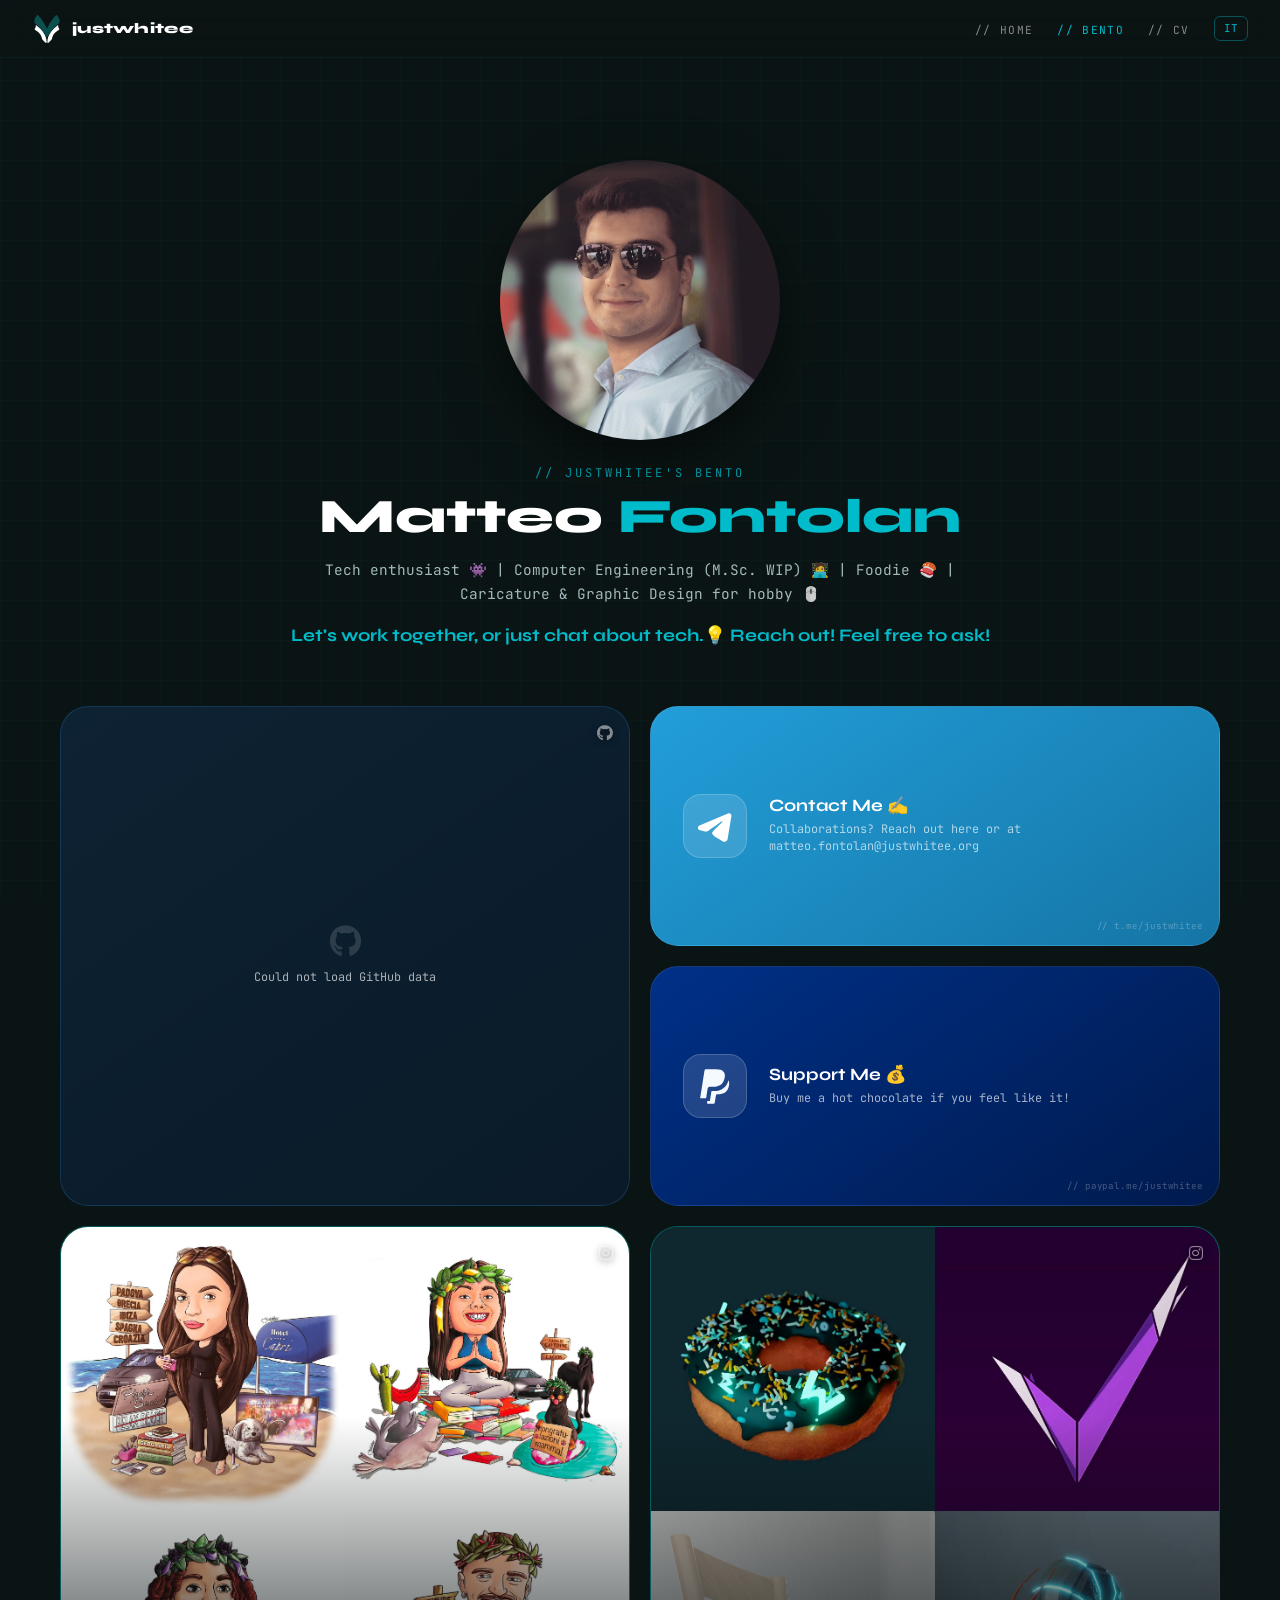
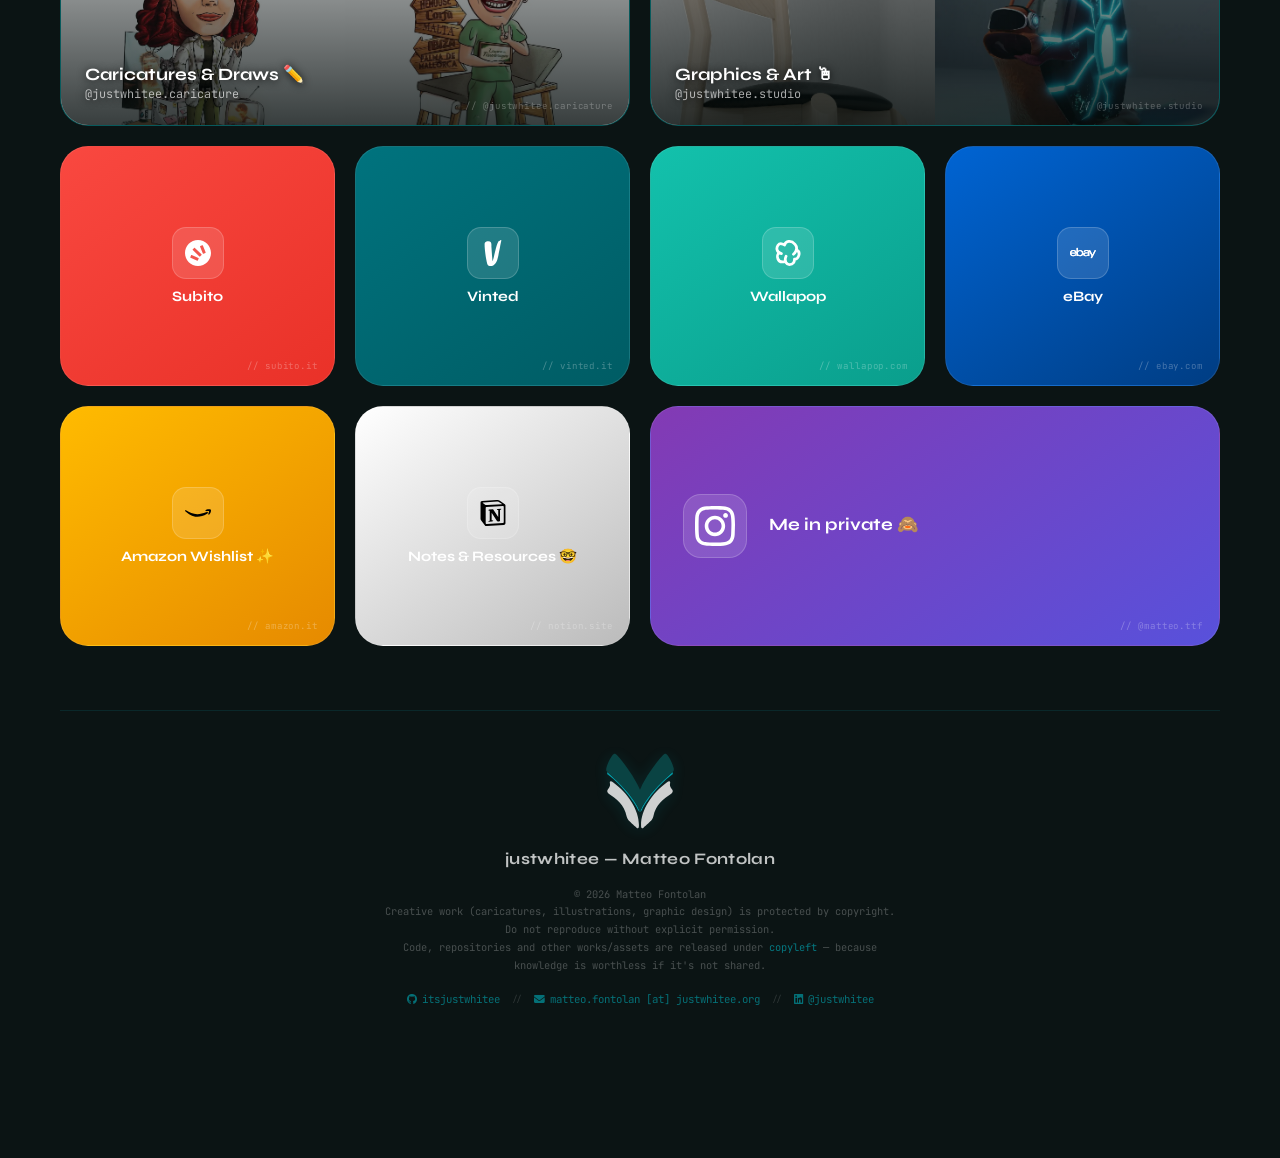
==== bento/index.html @ f0bc9195 "fix" ====
<!DOCTYPE html>
<html lang="en">
<head>
    <meta charset="UTF-8">
    <meta name="viewport" content="width=device-width, initial-scale=1.0">
    <title>justwhitee's bento</title>
    <link rel="stylesheet" href="../shared.css">
    <link rel="stylesheet" href="style.css">
    <link rel="stylesheet" href="https://cdnjs.cloudflare.com/ajax/libs/font-awesome/6.5.1/css/all.min.css">
    <link rel="preconnect" href="https://fonts.googleapis.com">
    <link href="https://fonts.googleapis.com/css2?family=JetBrains+Mono:wght@400;700&family=Syne:wght@700;800&display=swap" rel="stylesheet">

    <title>Bento | Matteo Fontolan — justwhitee</title>
    <meta name="description" content="Explore Matteo Fontolan's (justwhitee) digital world through this bento page.">
    <meta name="keywords" content="Matteo Fontolan, justwhitee, computer, engineering, CUDA, AI, Robotics, University of Bologna, ingegneria, informatica, Università di Bologna, CV, Portfolio, Projects, Skills, Experience, Education, unibo, ing, ingegnere, bento">
    <link rel="canonical" href="https://justwhitee.org/bento/">

    <link rel="icon" type="image/png" href="/assets/favicon.png">
    <link rel="icon" type="image/svg+xml" href="/assets/logo.svg">
    <link rel="shortcut icon" href="/favicon.ico" type="image/x-icon">
    <link rel="apple-touch-icon" sizes="180x180" href="/assets/favicon.png">

    <meta property="og:type" content="website">
    <meta property="og:url" content="https://justwhitee.org/bento/">
    <meta property="og:title" content="justwhitee's Bento | Matteo Fontolan">
    <meta property="og:description" content="Explore Matteo Fontolan's (justwhitee) digital world through this bento page.">
    <meta property="og:image" content="https://justwhitee.org/assets/og-image.jpg">

    <meta name="twitter:card" content="summary_large_image">
    <meta name="twitter:image" content="https://justwhitee.org/assets/og-image.jpg">

    <link rel="manifest" href="/manifest.json">
    <meta name="theme-color" content="#00bbc9">

    <!-- i18n must load before DOMContentLoaded fires -->
    <script src="../components.js"></script>
    <script src="../i18n.js"></script>
</head>
<body data-page="bento">

    <!-- NAV -->
    <nav id="site-nav" class="site-nav" data-active="bento"></nav>

    <div class="container" style="padding-top: 100px;">

        <header class="profile-header">
            <img src="../assets/propic.webp" alt="Matteo Fontolan" class="profile-pic">
            <p class="header-label" data-i18n="bento.header_label">// justwhitee's bento</p>
            <h1>Matteo <span>Fontolan</span></h1>
            <p class="bio" data-i18n-html="bento.bio">Tech enthusiast 👾 | Computer Engineering (M.Sc. WIP) 🧑‍💻 | Foodie 🍣 | Caricature &amp; Graphic Design for hobby 🖱️</p>
            <p class="cta" data-i18n="bento.cta">So, how can I help you? 😁 Feel free to ask! 💡</p>
        </header>

        <main class="bento-grid" id="bento-grid"></main>

        <footer id="site-footer" class="site-footer" data-footer="full" data-copy-key="bento.footer_copy"></footer>

    </div>
    <script src="script.js"></script>
</body>
</html>
---- shared.css ----
/* ═══════════════════════════════════════════════════════════════════════════
   shared.css — justwhitee · Matteo Fontolan
   Common variables, base styles, and reusable components
   ═══════════════════════════════════════════════════════════════════════════ */

/* ── VARIABLES ──────────────────────────────────────────────────────────── */
:root {
    --bg-color:      #0b1414;
    --card-bg:       #094f4f;
    --text-white:    #ffffff;
    --text-muted:    rgba(255,255,255,0.55);
    --text-bio:      #bdd6d7;
    --text-body:     #f0feff;
    --accent:        #09868f;
    --accent-bright: #00bbc9;
    --radius:        28px;
    --radius-sm:     18px;
    --grid-dot:      rgba(9,134,143,0.04);
}

/* ── RESET & BASE ───────────────────────────────────────────────────────── */
*, *::before, *::after { box-sizing: border-box; margin: 0; padding: 0; }
html { scroll-behavior: smooth; }
body {
    font-family: 'JetBrains Mono', monospace;
    background-color: var(--bg-color);
    color: var(--text-body);
    position: relative;
    overflow-x: hidden;
}
body::before {
    content: '';
    position: fixed; inset: 0;
    background-image:
        linear-gradient(var(--grid-dot) 1px, transparent 1px),
        linear-gradient(90deg, var(--grid-dot) 1px, transparent 1px);
    background-size: 40px 40px;
    pointer-events: none; z-index: 0;
}
.container {
    max-width: 1200px;
    margin: 0 auto;
    padding: 60px 20px;
    position: relative; z-index: 1;
}
a { color: inherit; text-decoration: none; }

/* ── TYPOGRAPHY ─────────────────────────────────────────────────────────── */
.syne { font-family: 'Syne', sans-serif; }
.section-label {
    display: inline-block;
    font-size: 0.7rem; letter-spacing: 0.25em;
    color: var(--accent-bright); text-transform: uppercase;
    opacity: 0.75; margin-bottom: 10px;
}

/* ── PROFILE HEADER ─────────────────────────────────────────────────────── */
.profile-header { text-align: center; margin-bottom: 60px; }
.profile-pic {
    width: 200px; height: 200px;
    border-radius: 50%; object-fit: cover;
    margin-bottom: 20px;
    box-shadow: 0 20px 60px rgba(0,0,0,0.5);
}
.header-label {
    display: block;
    font-size: 0.75rem; letter-spacing: 0.25em;
    color: var(--accent-bright); text-transform: uppercase;
    margin-bottom: 10px; opacity: 0.75;
}
.profile-header h1 {
    font-family: 'Syne', sans-serif;
    font-size: clamp(2rem, 5vw, 3rem);
    font-weight: 800; color: #fff;
    line-height: 1.1; margin-bottom: 14px;
}
.profile-header h1 span { color: var(--accent-bright); }
.bio {
    font-size: 0.9rem; color: var(--text-bio);
    max-width: 640px; margin: 0 auto;
    line-height: 1.7; opacity: 0.85;
}
.cta {
    font-family: 'Syne', sans-serif;
    font-size: 1.1rem; font-weight: 700;
    margin-top: 18px; color: var(--accent-bright);
}

/* ── CARD BASE ───────────────────────────────────────────────────────────── */
.card-base {
    position: relative;
    border-radius: var(--radius);
    border: 1px solid rgba(9,134,143,0.2);
    overflow: hidden; color: #fff; text-decoration: none;
    transition:
        transform 0.35s cubic-bezier(0.175,0.885,0.32,1.275),
        box-shadow 0.35s ease, border-color 0.35s ease, filter 0.35s ease;
}
@media (hover: hover) and (pointer: fine) {
    .card-base:hover {
        transform: translateY(-5px) scale(1.02);
        border-color: rgba(0,187,201,0.4);
        box-shadow: 0 20px 50px rgba(0,0,0,0.5), 0 0 18px rgba(9,134,143,0.18);
        filter: brightness(1.07);
    }
    .card-base:hover::after { animation: shimmer 0.65s ease forwards; }
    .card-base:hover .card-corner-icon { color: rgba(255,255,255,0.9); }
    .card-base:hover .card-slug { color: rgba(255,255,255,0.55); }
    .footer-logo:hover {
        opacity: 1;
        filter: drop-shadow(0 2px 16px rgba(0,187,201,0.35));
    }
    .footer-copy a:hover { color: var(--accent-bright); }
    .footer-links a:hover { color: var(--accent-bright); }
    .footer-back:hover { color: var(--accent-bright); }
    .nav-links a:hover { color: var(--accent-bright); }
    .card-base:hover .icon-wrap,
    .action-card:hover .icon-wrap {
        transform: scale(1.1);
        background: rgba(255,255,255,0.22);
    }
    .btn-pill:hover { filter: brightness(1.15); transform: scale(1.04); }
}
.card-base::after {
    content: ''; position: absolute; inset: 0; border-radius: var(--radius);
    background: linear-gradient(115deg,
        transparent 0%, rgba(255,255,255,0.04) 40%,
        rgba(255,255,255,0.09) 50%, rgba(255,255,255,0.04) 60%, transparent 100%);
    opacity: 0; transform: translateX(-100%);
    pointer-events: none; z-index: 20;
}

/* ── CORNER ICON ─────────────────────────────────────────────────────────── */
.card-corner-icon {
    position: absolute; top: 16px; right: 16px; z-index: 10;
    color: rgba(255,255,255,0.45); font-size: 1rem;
    pointer-events: none; transition: color 0.3s ease;
}

/* ── CARD SLUG ───────────────────────────────────────────────────────────── */
.card-slug {
    position: absolute; bottom: 13px; right: 16px;
    font-size: 0.57rem; letter-spacing: 0.1em;
    color: rgba(255,255,255,0.22);
    font-family: 'JetBrains Mono', monospace;
    z-index: 5; pointer-events: none; transition: color 0.3s ease;
}

/* ── ANIMATIONS ─────────────────────────────────────────────────────────── */
@keyframes fadeUp {
    from { opacity: 0; transform: translateY(24px); }
    to   { opacity: 1; transform: translateY(0); }
}
.fade-up { animation: fadeUp 0.5s ease both; }
@keyframes shimmer {
    0%   { opacity: 0; transform: translateX(-100%); }
    20%  { opacity: 1; }
    100% { opacity: 0; transform: translateX(100%); }
}

/* ── SITE FOOTER ─────────────────────────────────────────────────────────── */
.site-footer {
    margin-top: 64px; padding: 40px 0 32px;
    border-top: 1px solid rgba(9,134,143,0.18);
    text-align: center;
}
.footer-inner { display: flex; flex-direction: column; align-items: center; gap: 18px; }
.footer-logo {
    width: 72px; height: 72px; object-fit: contain;
    opacity: 0.75;
    filter: drop-shadow(0 2px 8px rgba(0,187,201,0.15));
    transition: opacity 0.3s ease, filter 0.3s ease;
}
.footer-name {
    font-family: 'Syne', sans-serif;
    font-size: 0.95rem; font-weight: 700;
    color: rgba(255,255,255,0.65); letter-spacing: 0.02em;
}
.footer-copy {
    font-size: 0.65rem; color: rgba(255,255,255,0.22);
    line-height: 1.7; max-width: 520px;
}
.footer-copy a { color: rgba(0,187,201,0.55); transition: color 0.2s ease; }
.footer-links {
    display: flex; align-items: center;
    justify-content: center; gap: 12px; flex-wrap: wrap;
}
.footer-links a {
    font-size: 0.67rem; color: rgba(0,187,201,0.5);
    transition: color 0.2s ease;
    display: flex; align-items: center; gap: 5px;
}
.footer-sep { font-size: 0.55rem; color: rgba(255,255,255,0.12); }
.footer-back {
    font-size: 0.65rem; color: rgba(0,187,201,0.5);
    display: inline-flex; align-items: center; gap: 6px;
    transition: color 0.2s ease;
}

/* ── NAV BAR ─────────────────────────────────────────────────────────────── */
.site-nav {
    position: fixed; top: 0; left: 0; right: 0;
    z-index: 100;
    display: flex; align-items: center; justify-content: space-between;
    padding: 0 32px; height: 58px;
    background: rgba(11,20,20,0.82);
    backdrop-filter: blur(14px);
    -webkit-backdrop-filter: blur(14px);
    border-bottom: 1px solid rgba(9,134,143,0.12);
    transition: background 0.3s ease;
}
.nav-logo {
    display: flex; align-items: center; gap: 10px;
    font-family: 'Syne', sans-serif;
    font-size: 0.9rem; font-weight: 800;
    color: #fff; letter-spacing: 0.02em; text-decoration: none;
}
.nav-logo img { width: 30px; height: 30px; object-fit: contain; }
.nav-logo span { color: var(--accent-bright); }
.nav-links { display: flex; align-items: center; gap: 24px; list-style: none; }
.nav-links a {
    font-size: 0.7rem; letter-spacing: 0.12em; text-transform: uppercase;
    color: rgba(255,255,255,0.5); text-decoration: none;
    transition: color 0.2s ease;
}
.nav-links a.active { color: var(--accent-bright); }

/* ── ICON WRAP ───────────────────────────────────────────────────────────── */
.icon-wrap {
    flex-shrink: 0; border-radius: 16px;
    background: rgba(255,255,255,0.13);
    border: 1px solid rgba(255,255,255,0.18);
    display: flex; align-items: center; justify-content: center;
    transition: transform 0.3s ease, background 0.3s ease;
}

/* ── BTN PILL ────────────────────────────────────────────────────────────── */
.btn-pill {
    display: inline-flex; align-items: center; gap: 6px;
    padding: 7px 16px; border-radius: 999px;
    font-size: 0.72rem; font-weight: 700;
    font-family: 'JetBrains Mono', monospace;
    cursor: pointer; border: none; text-decoration: none;
    transition: filter 0.2s ease, transform 0.2s ease;
}

.btn-primary { background: var(--accent-bright); color: #0b1414; }
.btn-ghost   { background: rgba(255,255,255,0.12); color: #fff; border: 1px solid rgba(255,255,255,0.22); }

/* ── FOCUS ACCESSIBILITY ─────────────────────────────────────────────────── */
:focus-visible {
    outline: 2px solid var(--accent-bright);
    outline-offset: 3px;
    border-radius: 4px;
}

/* ── SCROLL REVEAL ───────────────────────────────────────────────────────── */
.reveal {
    opacity: 0; transform: translateY(32px);
    transition: opacity 0.7s ease, transform 0.7s ease;
}
.reveal.visible { opacity: 1; transform: translateY(0); }

/* ══════════════════════════════════════════════════════════════════════════
   MOBILE OVERRIDES (shared)
   ══════════════════════════════════════════════════════════════════════════ */

@media (max-width: 768px) {
    .site-nav   { padding: 0 18px; height: 52px; }
    .nav-logo   { font-size: 0.82rem; gap: 8px; }
    .nav-logo img { width: 26px; height: 26px; }
    .nav-links  { gap: 14px; }
    .nav-links a { font-size: 0.62rem; letter-spacing: 0.07em; }
}

@media (max-width: 480px) {
    .site-nav   { padding: 0 14px; height: 48px; }
    .nav-logo   { font-size: 0.75rem; }
    .nav-links  { gap: 8px; }
    .nav-links a { font-size: 0.57rem; letter-spacing: 0.03em; }
    /* Footer: stack links vertically on tiny screens */
    .footer-links { flex-direction: column; gap: 8px; }
    .footer-sep   { display: none; }
    .footer-copy  { font-size: 0.62rem; padding: 0 12px; }
}
---- bento/style.css ----
/* ── VARIABLES ──────────────────────────────────────────────────────────── */
:root {
    --bg-color: #0b1414;
    --card-bg: #094f4f;
    --text-white: #ffffff;
    --accent-bright: #00bbc9;
    --radius: 28px;
    --text-bio: #bdd6d7;
    --text-body: #f0feff;
}

/* ── BASE ────────────────────────────────────────────────────────────────── */
* { box-sizing: border-box; margin: 0; padding: 0; }

body {
    font-family: 'JetBrains Mono', monospace;
    background-color: var(--bg-color);
    padding: 60px 20px;
    color: var(--text-body);
    position: relative;
    overflow-x: hidden;
}

body::before {
    content: '';
    position: fixed; inset: 0;
    background-image:
        linear-gradient(rgba(9,134,143,0.04) 1px, transparent 1px),
        linear-gradient(90deg, rgba(9,134,143,0.04) 1px, transparent 1px);
    background-size: 40px 40px;
    pointer-events: none; z-index: 0;
}

.container { max-width: 1200px; margin: 0 auto; position: relative; z-index: 1; }

/* ── PROFILE HEADER ──────────────────────────────────────────────────────── */
.profile-header { text-align: center; margin-bottom: 60px; }

.profile-pic {
    width: 280px; height: 280px; border-radius: 50%;
    object-fit: cover; margin-bottom: 20px;
    box-shadow: 0 20px 60px rgba(0,0,0,0.5);
}

.header-label {
    display: block; font-size: 0.75rem; letter-spacing: 0.25em;
    color: var(--accent-bright); text-transform: uppercase;
    margin-bottom: 10px; opacity: 0.75;
}

.profile-header h1 {
    font-family: 'Syne', sans-serif;
    font-size: clamp(2rem, 5vw, 3rem); font-weight: 800;
    color: #fff; line-height: 1.1; margin-bottom: 14px;
}
.profile-header h1 span { color: var(--accent-bright); }

.bio { font-size: 0.9rem; color: var(--text-bio); max-width: 640px; margin: 0 auto; line-height: 1.7; opacity: 0.85; }
.cta { font-family: 'Syne', sans-serif; font-size: 1.1rem; font-weight: 700; margin-top: 18px; color: var(--accent-bright); }

/* ── GRID ────────────────────────────────────────────────────────────────── */
.bento-grid {
    display: grid;
    grid-template-columns: repeat(4, 1fr);
    grid-auto-rows: 240px;
    gap: 20px;
}
.small { grid-column: span 1; grid-row: span 1; }
.wide  { grid-column: span 2; grid-row: span 1; }
.tall  { grid-column: span 1; grid-row: span 2; }
.large { grid-column: span 2; grid-row: span 2; }

/* ── CARD BASE ───────────────────────────────────────────────────────────── */
.card {
    position: relative;
    background: var(--card-bg);
    border-radius: var(--radius);
    overflow: hidden;
    color: #fff;
    text-decoration: none;
    display: flex;
    border: 1px solid rgba(9,134,143,0.2);
    transition: transform 0.35s cubic-bezier(0.175,0.885,0.32,1.275),
                box-shadow 0.35s ease, border-color 0.35s ease, filter 0.35s ease;
    animation: fadeUp 0.5s ease both;
}

.card:nth-child(1)  { animation-delay: 0.05s; }
.card:nth-child(2)  { animation-delay: 0.10s; }
.card:nth-child(3)  { animation-delay: 0.15s; }
.card:nth-child(4)  { animation-delay: 0.20s; }
.card:nth-child(5)  { animation-delay: 0.25s; }
.card:nth-child(6)  { animation-delay: 0.30s; }
.card:nth-child(7)  { animation-delay: 0.35s; }
.card:nth-child(8)  { animation-delay: 0.40s; }
.card:nth-child(9)  { animation-delay: 0.45s; }
.card:nth-child(10) { animation-delay: 0.50s; }
.card:nth-child(11) { animation-delay: 0.55s; }
.card:nth-child(12) { animation-delay: 0.60s; }
.card:nth-child(13) { animation-delay: 0.65s; }
.card:nth-child(14) { animation-delay: 0.70s; }

@keyframes fadeUp {
    from { opacity: 0; transform: translateY(24px); }
    to   { opacity: 1; transform: translateY(0); }
}
@media (hover: hover) and (pointer: fine) {
    .card:hover {
        transform: translateY(-5px) scale(1.025);
        border-color: rgba(0,187,201,0.4);
        box-shadow: 0 20px 50px rgba(0,0,0,0.5), 0 0 18px rgba(9,134,143,0.18);
        filter: brightness(1.07);
    }
    .card:not(.transparent):hover::after { animation: shimmer 0.65s ease forwards; }
    .card:hover .ig-photo { transform: scale(1.05); }
    .card:hover .solid-icon-wrap { transform: scale(1.1); background: rgba(255,255,255,0.2); }
    .card:hover .card-corner-icon { color: rgba(255,255,255,0.9); }
    .card:hover .card-slug { color: rgba(255,255,255,0.58); }
    .gh-bar:hover { background: rgba(90,170,255,0.85); }
    .footer-logo:hover {
        opacity: 1;
        filter: drop-shadow(0 2px 16px rgba(0,187,201,0.35));
    }
    .footer-copy a:hover { color: var(--accent-bright); }
    .footer-links a:hover { color: var(--accent-bright); }
}

/* Shimmer — non-transparent cards only */
.card:not(.transparent)::after {
    content: '';
    position: absolute; inset: 0; border-radius: var(--radius);
    background: linear-gradient(115deg,
        transparent 0%, rgba(255,255,255,0.04) 40%,
        rgba(255,255,255,0.09) 50%, rgba(255,255,255,0.04) 60%, transparent 100%);
    opacity: 0; transform: translateX(-100%);
    pointer-events: none; z-index: 20;
}
@keyframes shimmer {
    0%  { opacity: 0; transform: translateX(-100%); }
    20% { opacity: 1; }
    100%{ opacity: 0; transform: translateX(100%); }
}

/* ── INSTAGRAM GRID ──────────────────────────────────────────────────────── */
.ig-grid-container {
    display: grid; grid-template-columns: 1fr 1fr; grid-template-rows: 1fr 1fr;
    width: 100%; height: 100%; z-index: 1;
}
.ig-photo { width: 100%; height: 100%; object-fit: cover; transition: transform 0.4s ease; }

/* ── OVERLAY (image / ig) ────────────────────────────────────────────────── */
.overlay {
    position: absolute; inset: 0;
    display: flex; flex-direction: column;
    padding: 22px 24px; z-index: 2;
}
.card:has(.card-image-bg) .overlay,
.card:has(.ig-grid-container) .overlay {
    justify-content: flex-end; align-items: flex-start;
    background: linear-gradient(to top, rgba(0,8,8,0.78) 0%, transparent 62%);
}

/* ── SOLID CARD ──────────────────────────────────────────────────────────── */
.solid-overlay {
    position: absolute; inset: 0;
    display: flex; align-items: center; justify-content: center;
    flex-direction: column; text-align: center;
    padding: 24px; gap: 12px; z-index: 2;
}
/* Wide → horizontal */
.card.wide .solid-overlay {
    flex-direction: row; justify-content: flex-start;
    text-align: left; gap: 22px; padding: 28px 32px;
}

.solid-icon-wrap {
    flex-shrink: 0;
    width: 64px; height: 64px; border-radius: 18px;
    background: rgba(255,255,255,0.13);
    border: 1px solid rgba(255,255,255,0.18);
    display: flex; align-items: center; justify-content: center;
    transition: transform 0.3s ease, background 0.3s ease;
}
.solid-icon-wrap i   { font-size: 1.8rem; line-height: 1; }
.solid-icon-wrap svg,
.solid-icon-wrap img { display: block; }

/* Small cards */
.card.small .solid-icon-wrap { width: 52px; height: 52px; border-radius: 14px; }
.card.small .solid-icon-wrap i   { font-size: 1.45rem; }
.card.small .solid-icon-wrap img { width: 26px; height: 26px; }
.card.small .solid-overlay       { gap: 9px; }
.card.small h3                   { font-size: 0.9rem; }

.card-text-group { display: flex; flex-direction: column; gap: 4px; }

/* ── TEXT ────────────────────────────────────────────────────────────────── */
.card h3 {
    font-family: 'Syne', sans-serif;
    font-size: 1.08rem; font-weight: 700; color: #fff; line-height: 1.2;
}
.card p, .solid-desc {
    font-size: 0.74rem; color: rgba(255,255,255,0.65); line-height: 1.45;
}
.card:has(.ig-grid-container) h3,
.card:has(.ig-grid-container) p {
    text-shadow: 0 1px 8px rgba(0,0,0,0.85);
}

/* ── CORNER ICON ─────────────────────────────────────────────────────────── */
.card-corner-icon {
    position: absolute; top: 16px; right: 16px; z-index: 10;
    color: rgba(255,255,255,0.5); font-size: 1rem;
    pointer-events: none; text-shadow: 0 2px 6px rgba(0,0,0,0.5);
    transition: color 0.3s ease;
}

/* ── SLUG ────────────────────────────────────────────────────────────────── */
.card-slug {
    position: absolute; bottom: 13px; right: 16px;
    font-size: 0.57rem; letter-spacing: 0.1em;
    color: rgba(255,255,255,0.28);
    font-family: 'JetBrains Mono', monospace;
    z-index: 5; pointer-events: none; transition: color 0.3s ease;
}

/* ── GITHUB CUSTOM CARD ──────────────────────────────────────────────────── */
.gh-loading, .gh-error {
    display: flex; flex-direction: column;
    align-items: center; justify-content: center;
    width: 100%; height: 100%; gap: 12px;
    color: rgba(255,255,255,0.35); font-size: 0.8rem;
}
.gh-spinner { font-size: 2.5rem; animation: ghSpin 1.5s linear infinite; }
@keyframes ghSpin { to { transform: rotate(360deg); } }

.gh-card {
    display: flex; flex-direction: column;
    width: 100%; height: 100%; padding: 24px 26px; gap: 16px;
}

.gh-header { display: flex; gap: 16px; align-items: center; }

.gh-avatar {
    width: 56px; height: 56px; border-radius: 50%;
    border: 2px solid rgba(48,130,198,0.5);
    flex-shrink: 0;
}

.gh-user-info { display: flex; flex-direction: column; gap: 3px; }
.gh-name   { font-family: 'Syne', sans-serif; font-size: 1.05rem; font-weight: 700; color: #fff; }
.gh-handle { font-size: 0.72rem; color: rgba(48,130,198,0.9); }
.gh-location { font-size: 0.68rem; color: rgba(255,255,255,0.4); margin-top: 2px; }
.gh-location i { margin-right: 4px; }

.gh-stats {
    display: grid; grid-template-columns: repeat(4, 1fr);
    gap: 8px;
}
.gh-stat {
    display: flex; flex-direction: column; align-items: center;
    background: rgba(255,255,255,0.05); border-radius: 12px;
    padding: 8px 4px; border: 1px solid rgba(255,255,255,0.07);
}
.gh-stat-val { font-family: 'Syne', sans-serif; font-size: 1rem; font-weight: 700; color: #5af; }
.gh-stat-lbl { font-size: 0.58rem; color: rgba(255,255,255,0.4); margin-top: 2px; text-align: center; }

.gh-graph { display: flex; flex-direction: column; flex: 1; gap: 6px; }
.gh-bars {
    display: flex; align-items: flex-end; gap: 3px;
    height: 56px; flex: 1;
}
.gh-bar {
    flex: 1; min-width: 4px;
    background: rgba(48,130,198,0.55);
    border-radius: 3px 3px 0 0;
    transition: background 0.2s ease;
}
.gh-graph-label { font-size: 0.58rem; color: rgba(255,255,255,0.25); text-align: right; }
.gh-no-data { font-size: 0.68rem; color: rgba(255,255,255,0.25); align-self: center; }

/* ══════════════════════════════════════════════════════════════════════════
   RESPONSIVE
   ══════════════════════════════════════════════════════════════════════════ */

/* ── TABLET ≤900px ───────────────────────────────────────────────────────── */
@media (max-width: 900px) {
    .bento-grid {
        grid-template-columns: repeat(2, 1fr);
        grid-auto-rows: 220px;
    }
    .profile-pic { width: 200px; height: 200px; }
    .profile-header h1 { font-size: clamp(1.8rem, 5vw, 2.6rem); }
}

/* ── MOBILE ≤600px ───────────────────────────────────────────────────────── */
@media (max-width: 600px) {
    body { padding: 16px; }

    /* Profile */
    .profile-header { margin-bottom: 36px; }
    .profile-pic { width: 130px; height: 130px; margin-bottom: 14px; }
    .profile-header h1 { font-size: clamp(1.6rem, 8vw, 2.2rem); margin-bottom: 10px; }
    .bio  { font-size: 0.8rem; line-height: 1.6; }
    .cta  { font-size: 0.9rem; margin-top: 12px; }

    /* Grid: single column, auto height */
    .bento-grid {
        grid-template-columns: 1fr;
        grid-auto-rows: auto;
        gap: 12px;
    }
    /* Size hierarchy: small ≈ 1 unit, wide ≈ 2 units tall */
    .small { min-height: 90px;  max-height: 110px; }
    .wide  { min-height: 160px; }
    .tall,
    .large { min-height: 280px; }
    /* Wide cards: keep horizontal layout (icon + text side by side) */
    .card.wide .solid-overlay {
        flex-direction: row;
        text-align: left;
        justify-content: flex-start;
        gap: 16px;
        padding: 20px 20px;
    }
    /* GitHub card: 2:1 ratio (full width, half as tall) */
    .card-github { min-height: 200px; max-height: 240px; }
    /* Instagram cards: square-ish for the 2×2 photo grid */
    .card:has(.ig-grid-container) { min-height: 280px; max-height: 320px; }

    /* Small card: compact — just icon + label */
    .card.small { min-height: 90px; max-height: 110px; }
    .card.small .solid-overlay { gap: 6px; padding: 14px 16px; flex-direction: row; text-align: left; justify-content: flex-start; }
    .card.small .solid-icon-wrap { width: 40px; height: 40px; border-radius: 12px; flex-shrink: 0; }
    .card.small .solid-icon-wrap img { width: 20px; height: 20px; }

    /* GitHub card internals — compact for 2:1 box */
    .card-github .gh-card  { padding: 14px 16px; gap: 8px; }
    .card-github .gh-header { gap: 12px; }
    .card-github .gh-avatar { width: 40px; height: 40px; }
    .card-github .gh-name   { font-size: 0.88rem; }
    .card-github .gh-handle { font-size: 0.65rem; }
    .card-github .gh-location { display: none; }
    .card-github .gh-stats  { grid-template-columns: repeat(4, 1fr); gap: 5px; }
    .card-github .gh-stat   { padding: 5px 2px; }
    .card-github .gh-stat-val { font-size: 0.82rem; }
    .card-github .gh-stat-lbl { font-size: 0.52rem; }
    .card-github .gh-bars   { height: 32px; }
    .card-github .gh-graph-label { font-size: 0.52rem; }

    /* Footer */
    .site-footer { margin-top: 40px; }
}

/* ── SMALL MOBILE ≤400px ─────────────────────────────────────────────────── */
@media (max-width: 400px) {
    body { padding: 12px; }
    .bento-grid { gap: 10px; }
    .profile-pic { width: 110px; height: 110px; }
    .card.wide .solid-overlay { gap: 12px; padding: 16px; }
}

/* ── SITE FOOTER ─────────────────────────────────────────────────────────── */
.site-footer {
    margin-top: 64px;
    padding: 40px 0 32px;
    border-top: 1px solid rgba(9,134,143,0.18);
    text-align: center;
}

.footer-inner {
    display: flex;
    flex-direction: column;
    align-items: center;
    gap: 18px;
}

.footer-logo {
    width: 80px;
    height: 80px;
    object-fit: contain;
    opacity: 0.8;
    filter: drop-shadow(0 2px 8px rgba(0,187,201,0.15));
    transition: opacity 0.3s ease, filter 0.3s ease;
}

.footer-name {
    font-family: 'Syne', sans-serif;
    font-size: 1rem;
    font-weight: 700;
    color: rgba(255,255,255,0.75);
    letter-spacing: 0.02em;
}

.footer-copy {
    font-size: 0.65rem;
    color: rgba(255,255,255,0.25);
    line-height: 1.7;
    max-width: 520px;
}

.footer-copy a {
    color: rgba(0,187,201,0.6);
    text-decoration: none;
    transition: color 0.2s ease;
}

.footer-links {
    display: flex;
    align-items: center;
    justify-content: center;
    gap: 12px;
    flex-wrap: wrap;
}

.footer-links a {
    font-size: 0.67rem;
    color: rgba(0,187,201,0.55);
    text-decoration: none;
    transition: color 0.2s ease;
    display: flex;
    align-items: center;
    gap: 5px;
}

.footer-sep {
    font-size: 0.55rem;
    color: rgba(255,255,255,0.15);
}
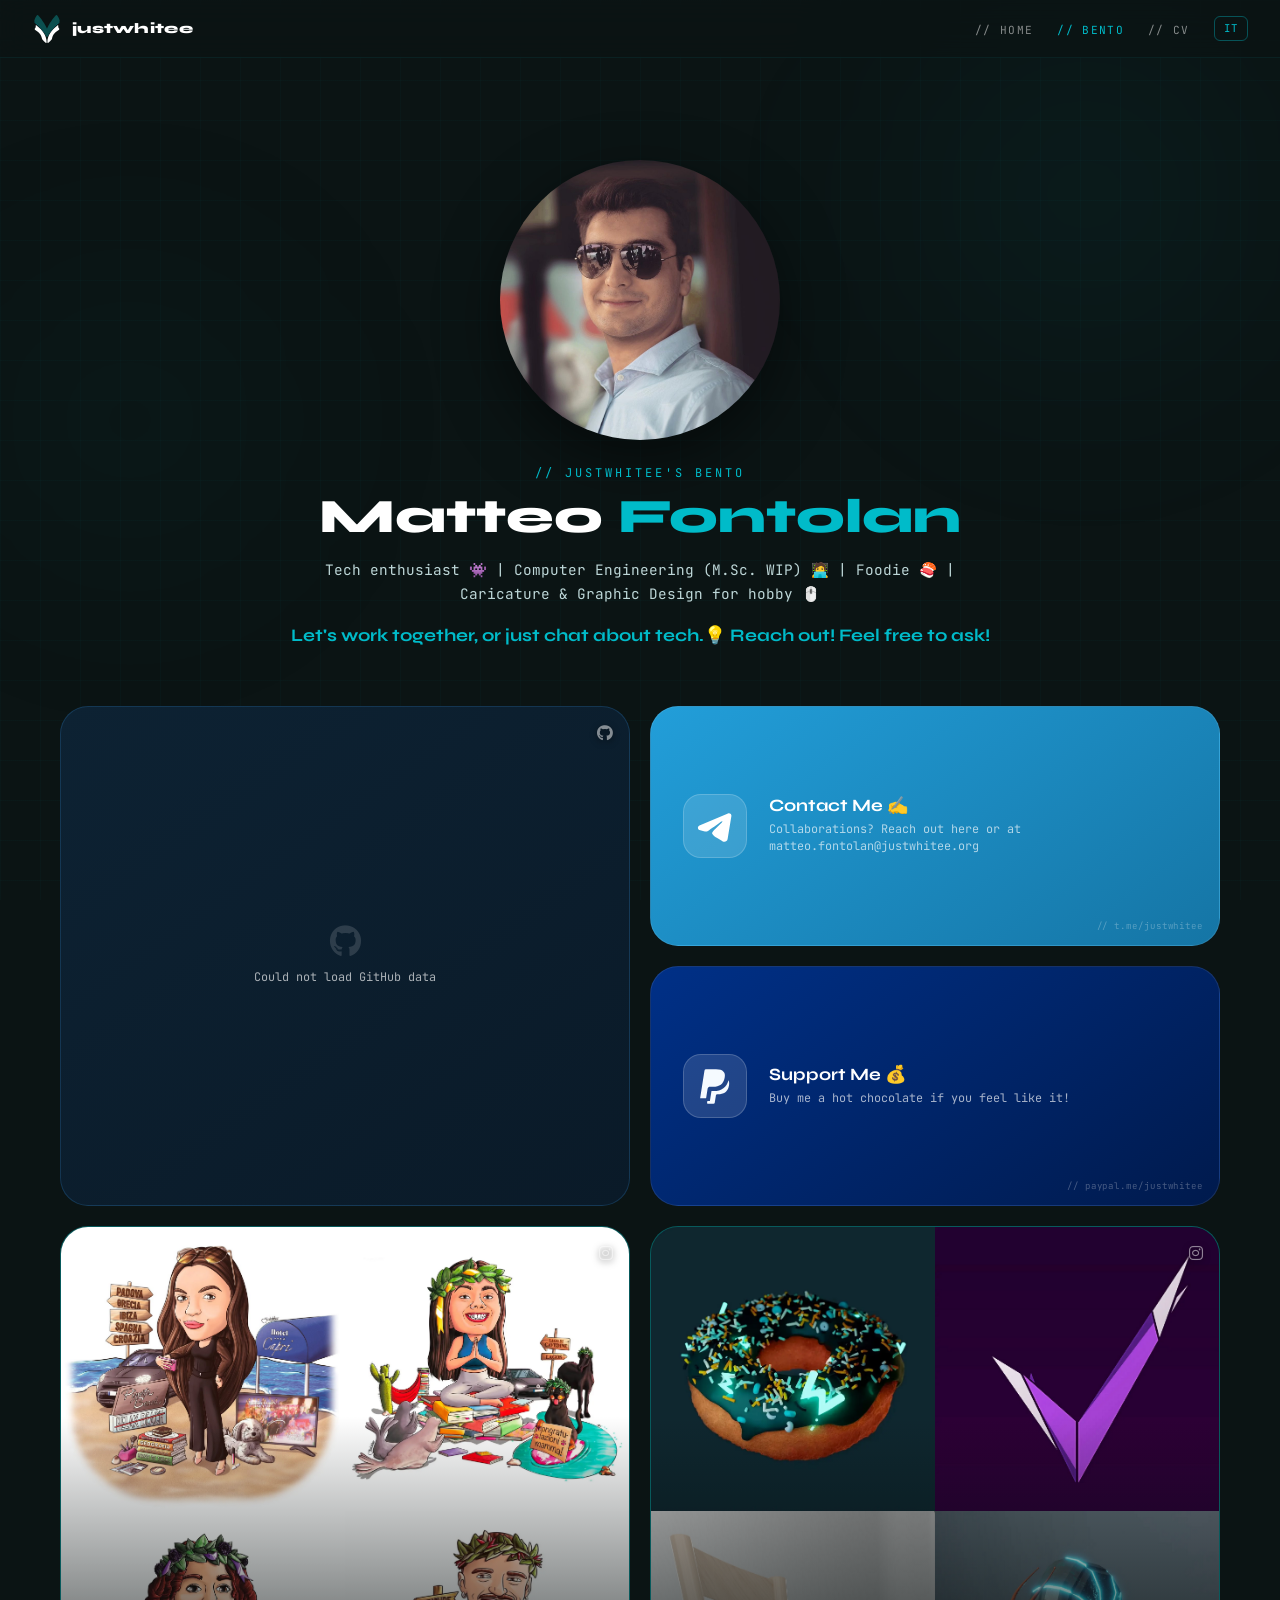
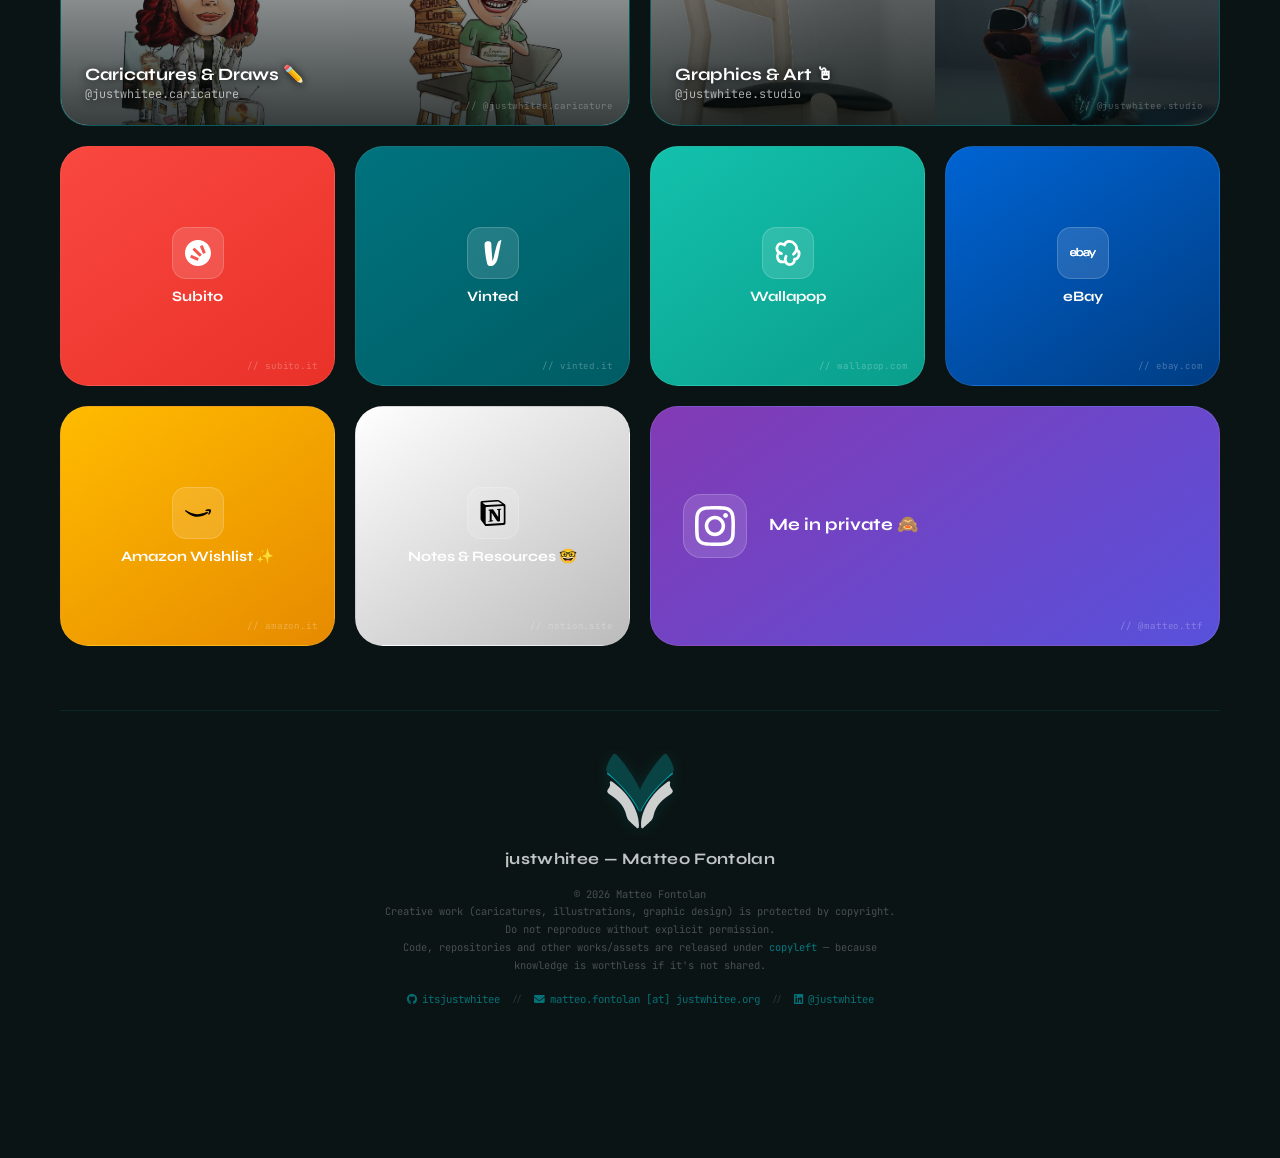
==== commit 5c5b41dd: "uniformed animations among all pages" ====
--- a/bento/index.html
+++ b/bento/index.html
@@ -3,7 +3,6 @@
 <head>
     <meta charset="UTF-8">
     <meta name="viewport" content="width=device-width, initial-scale=1.0">
-    <title>justwhitee's bento</title>
     <link rel="stylesheet" href="../shared.css">
     <link rel="stylesheet" href="style.css">
     <link rel="stylesheet" href="https://cdnjs.cloudflare.com/ajax/libs/font-awesome/6.5.1/css/all.min.css">
@@ -35,8 +34,21 @@
     <!-- i18n must load before DOMContentLoaded fires -->
     <script src="../components.js"></script>
     <script src="../i18n.js"></script>
+
+    <style>
+        /* ── PARALLAX ORBS ─────────────────────────────────────────── */
+        .parallax-orb {
+            position: fixed; border-radius: 50%;
+            pointer-events: none; z-index: 0;
+            filter: blur(90px); will-change: transform;
+        }
+    </style>
 </head>
 <body data-page="bento">
+
+    <!-- PARALLAX ORBS -->
+    <div id="orb1" class="parallax-orb" style="width:550px;height:550px;background:radial-gradient(circle,rgba(0,187,201,0.06) 0%,transparent 70%);top:-80px;right:-80px;"></div>
+    <div id="orb2" class="parallax-orb" style="width:420px;height:420px;background:radial-gradient(circle,rgba(9,79,79,0.1) 0%,transparent 70%);bottom:30%;left:-80px;"></div>
 
     <!-- NAV -->
     <nav id="site-nav" class="site-nav" data-active="bento"></nav>
@@ -44,11 +56,15 @@
     <div class="container" style="padding-top: 100px;">
 
         <header class="profile-header">
-            <img src="../assets/propic.webp" alt="Matteo Fontolan" class="profile-pic">
-            <p class="header-label" data-i18n="bento.header_label">// justwhitee's bento</p>
-            <h1>Matteo <span>Fontolan</span></h1>
-            <p class="bio" data-i18n-html="bento.bio">Tech enthusiast 👾 | Computer Engineering (M.Sc. WIP) 🧑‍💻 | Foodie 🍣 | Caricature &amp; Graphic Design for hobby 🖱️</p>
-            <p class="cta" data-i18n="bento.cta">So, how can I help you? 😁 Feel free to ask! 💡</p>
+            <img src="../assets/propic.webp" alt="Matteo Fontolan" class="profile-pic"
+                 style="opacity:0;animation:fadeUp 0.6s ease 0.1s forwards;">
+            <p class="header-label" data-i18n="bento.header_label"
+               style="opacity:0;animation:fadeUp 0.6s ease 0.25s forwards;">// justwhitee's bento</p>
+            <h1 style="opacity:0;animation:fadeUp 0.7s ease 0.4s forwards;">Matteo <span>Fontolan</span></h1>
+            <p class="bio" data-i18n-html="bento.bio"
+               style="opacity:0;animation:fadeUp 0.7s ease 0.55s forwards;">Tech enthusiast 👾 | Computer Engineering (M.Sc. WIP) 🧑‍💻 | Foodie 🍣 | Caricature &amp; Graphic Design for hobby 🖱️</p>
+            <p class="cta" data-i18n="bento.cta"
+               style="opacity:0;animation:fadeUp 0.7s ease 0.7s forwards;">So, how can I help you? 😁 Feel free to ask! 💡</p>
         </header>
 
         <main class="bento-grid" id="bento-grid"></main>
@@ -57,5 +73,21 @@
 
     </div>
     <script src="script.js"></script>
+    <script>
+    // ── MOUSE PARALLAX ORBS ───────────────────────────────────────────────
+    const _orb1 = document.getElementById('orb1');
+    const _orb2 = document.getElementById('orb2');
+    let _ticking = false;
+    window.addEventListener('mousemove', e => {
+        if (_ticking) return; _ticking = true;
+        requestAnimationFrame(() => {
+            const x = e.clientX / window.innerWidth;
+            const y = e.clientY / window.innerHeight;
+            if (_orb1) _orb1.style.transform = `translate(${x * 30}px, ${y * 30}px)`;
+            if (_orb2) _orb2.style.transform = `translate(${-x * 20}px, ${-y * 20}px)`;
+            _ticking = false;
+        });
+    }, { passive: true });
+    </script>
 </body>
 </html>
--- a/bento/style.css
+++ b/bento/style.css
@@ -81,28 +81,8 @@
     display: flex;
     border: 1px solid rgba(9,134,143,0.2);
     transition: transform 0.35s cubic-bezier(0.175,0.885,0.32,1.275),
-                box-shadow 0.35s ease, border-color 0.35s ease, filter 0.35s ease;
-    animation: fadeUp 0.5s ease both;
-}
-
-.card:nth-child(1)  { animation-delay: 0.05s; }
-.card:nth-child(2)  { animation-delay: 0.10s; }
-.card:nth-child(3)  { animation-delay: 0.15s; }
-.card:nth-child(4)  { animation-delay: 0.20s; }
-.card:nth-child(5)  { animation-delay: 0.25s; }
-.card:nth-child(6)  { animation-delay: 0.30s; }
-.card:nth-child(7)  { animation-delay: 0.35s; }
-.card:nth-child(8)  { animation-delay: 0.40s; }
-.card:nth-child(9)  { animation-delay: 0.45s; }
-.card:nth-child(10) { animation-delay: 0.50s; }
-.card:nth-child(11) { animation-delay: 0.55s; }
-.card:nth-child(12) { animation-delay: 0.60s; }
-.card:nth-child(13) { animation-delay: 0.65s; }
-.card:nth-child(14) { animation-delay: 0.70s; }
-
-@keyframes fadeUp {
-    from { opacity: 0; transform: translateY(24px); }
-    to   { opacity: 1; transform: translateY(0); }
+                box-shadow 0.35s ease, border-color 0.35s ease, filter 0.35s ease,
+                opacity 0.7s ease; /* needed so reveal transition plays correctly */
 }
 @media (hover: hover) and (pointer: fine) {
     .card:hover {
@@ -234,50 +214,60 @@
 .gh-spinner { font-size: 2.5rem; animation: ghSpin 1.5s linear infinite; }
 @keyframes ghSpin { to { transform: rotate(360deg); } }
 
+/* ── CARD LAYOUT ── */
 .gh-card {
     display: flex; flex-direction: column;
-    width: 100%; height: 100%; padding: 24px 26px; gap: 16px;
-}
-
-.gh-header { display: flex; gap: 16px; align-items: center; }
+    width: 100%; height: 100%;
+    padding: 20px 22px 16px;
+    gap: 10px;
+    overflow: hidden;
+    box-sizing: border-box;
+}
+
+/* ── HEADER: avatar + user info ── */
+.gh-header { display: flex; gap: 14px; align-items: flex-start; }
 
 .gh-avatar {
-    width: 56px; height: 56px; border-radius: 50%;
-    border: 2px solid rgba(48,130,198,0.5);
+    width: 52px; height: 52px; border-radius: 50%;
+    border: 2px solid rgba(0,187,201,0.45);
     flex-shrink: 0;
 }
 
-.gh-user-info { display: flex; flex-direction: column; gap: 3px; }
-.gh-name   { font-family: 'Syne', sans-serif; font-size: 1.05rem; font-weight: 700; color: #fff; }
-.gh-handle { font-size: 0.72rem; color: rgba(48,130,198,0.9); }
-.gh-location { font-size: 0.68rem; color: rgba(255,255,255,0.4); margin-top: 2px; }
-.gh-location i { margin-right: 4px; }
-
+.gh-user-info { display: flex; flex-direction: column; gap: 2px; min-width: 0; }
+.gh-name     { font-family: 'Syne', sans-serif; font-size: 1rem; font-weight: 700; color: #fff; white-space: nowrap; overflow: hidden; text-overflow: ellipsis; }
+.gh-handle   { font-size: 0.7rem; color: rgba(0,187,201,0.85); }
+.gh-location { font-size: 0.65rem; color: rgba(255,255,255,0.38); margin-top: 1px; }
+.gh-location i { margin-right: 3px; }
+.gh-bio      { font-size: 0.65rem; color: rgba(255,255,255,0.5); margin-top: 3px; line-height: 1.4; display: -webkit-box; -webkit-line-clamp: 2; -webkit-box-orient: vertical; overflow: hidden; }
+
+/* ── STATS ROW: 4 pill counters ── */
 .gh-stats {
     display: grid; grid-template-columns: repeat(4, 1fr);
-    gap: 8px;
+    gap: 6px; flex-shrink: 0;
 }
 .gh-stat {
     display: flex; flex-direction: column; align-items: center;
-    background: rgba(255,255,255,0.05); border-radius: 12px;
-    padding: 8px 4px; border: 1px solid rgba(255,255,255,0.07);
-}
-.gh-stat-val { font-family: 'Syne', sans-serif; font-size: 1rem; font-weight: 700; color: #5af; }
-.gh-stat-lbl { font-size: 0.58rem; color: rgba(255,255,255,0.4); margin-top: 2px; text-align: center; }
-
-.gh-graph { display: flex; flex-direction: column; flex: 1; gap: 6px; }
-.gh-bars {
-    display: flex; align-items: flex-end; gap: 3px;
-    height: 56px; flex: 1;
-}
-.gh-bar {
-    flex: 1; min-width: 4px;
-    background: rgba(48,130,198,0.55);
-    border-radius: 3px 3px 0 0;
-    transition: background 0.2s ease;
-}
-.gh-graph-label { font-size: 0.58rem; color: rgba(255,255,255,0.25); text-align: right; }
-.gh-no-data { font-size: 0.68rem; color: rgba(255,255,255,0.25); align-self: center; }
+    background: rgba(0,187,201,0.06);
+    border-radius: 10px; padding: 6px 4px;
+    border: 1px solid rgba(0,187,201,0.12);
+}
+.gh-stat-val { font-family: 'Syne', sans-serif; font-size: 0.92rem; font-weight: 700; color: var(--accent-bright); }
+.gh-stat-lbl { font-size: 0.54rem; color: rgba(255,255,255,0.38); margin-top: 1px; text-align: center; line-height: 1.3; }
+
+/* ── STREAK IMAGE ── */
+.gh-streak {
+    width: 100%;
+    flex: 1;
+    min-height: 0;
+    display: flex; align-items: center; justify-content: center;
+    overflow: hidden;
+}
+.gh-stat-img {
+    width: 100%; height: 100%;
+    object-fit: contain;
+    display: block;
+    mix-blend-mode: lighten;
+}
 
 /* ══════════════════════════════════════════════════════════════════════════
    RESPONSIVE
@@ -335,18 +325,17 @@
     .card.small .solid-icon-wrap img { width: 20px; height: 20px; }
 
     /* GitHub card internals — compact for 2:1 box */
-    .card-github .gh-card  { padding: 14px 16px; gap: 8px; }
-    .card-github .gh-header { gap: 12px; }
-    .card-github .gh-avatar { width: 40px; height: 40px; }
-    .card-github .gh-name   { font-size: 0.88rem; }
-    .card-github .gh-handle { font-size: 0.65rem; }
+    .card-github .gh-card     { padding: 12px 14px; gap: 8px; }
+    .card-github .gh-header   { gap: 10px; }
+    .card-github .gh-avatar   { width: 38px; height: 38px; }
+    .card-github .gh-name     { font-size: 0.85rem; }
+    .card-github .gh-handle   { font-size: 0.62rem; }
     .card-github .gh-location { display: none; }
-    .card-github .gh-stats  { grid-template-columns: repeat(4, 1fr); gap: 5px; }
-    .card-github .gh-stat   { padding: 5px 2px; }
-    .card-github .gh-stat-val { font-size: 0.82rem; }
-    .card-github .gh-stat-lbl { font-size: 0.52rem; }
-    .card-github .gh-bars   { height: 32px; }
-    .card-github .gh-graph-label { font-size: 0.52rem; }
+    .card-github .gh-bio      { display: none; }
+    .card-github .gh-stats    { gap: 4px; }
+    .card-github .gh-stat     { padding: 4px 2px; }
+    .card-github .gh-stat-val { font-size: 0.75rem; }
+    .card-github .gh-stat-lbl { font-size: 0.5rem; }
 
     /* Footer */
     .site-footer { margin-top: 40px; }
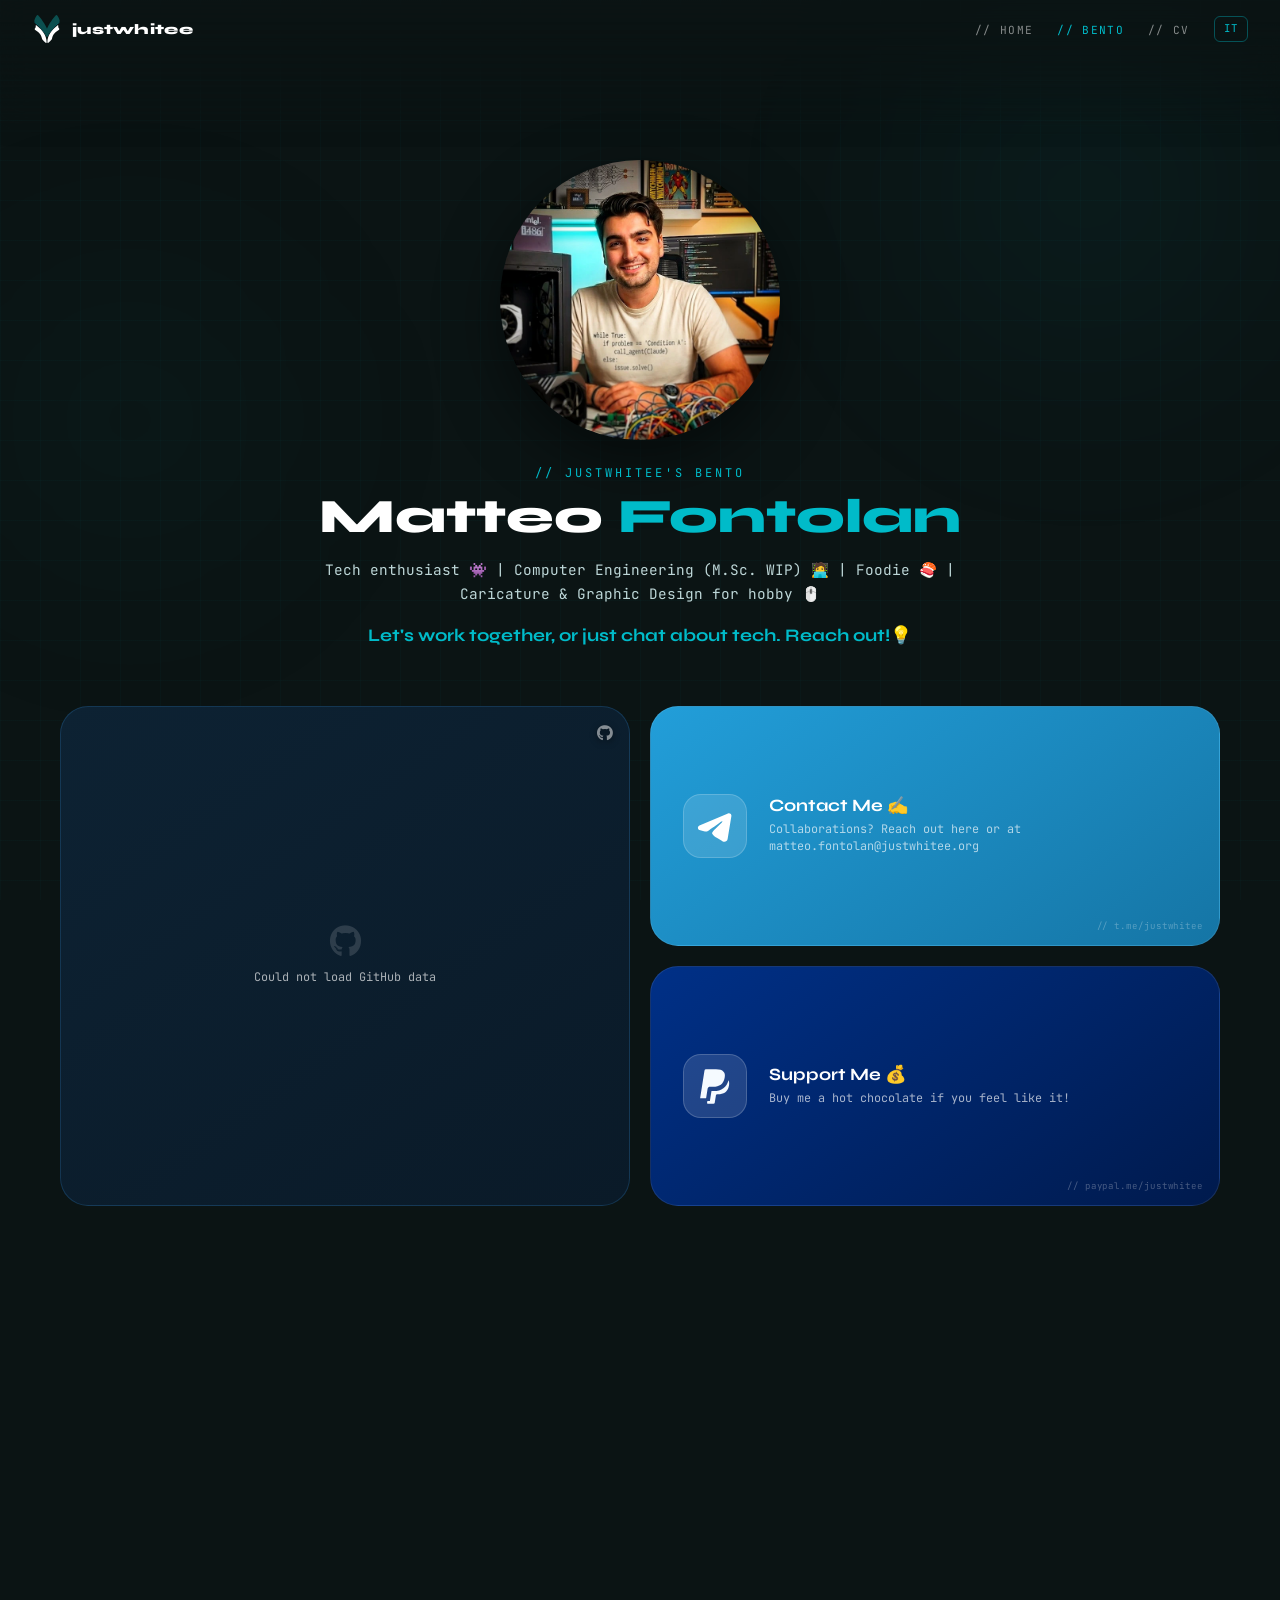
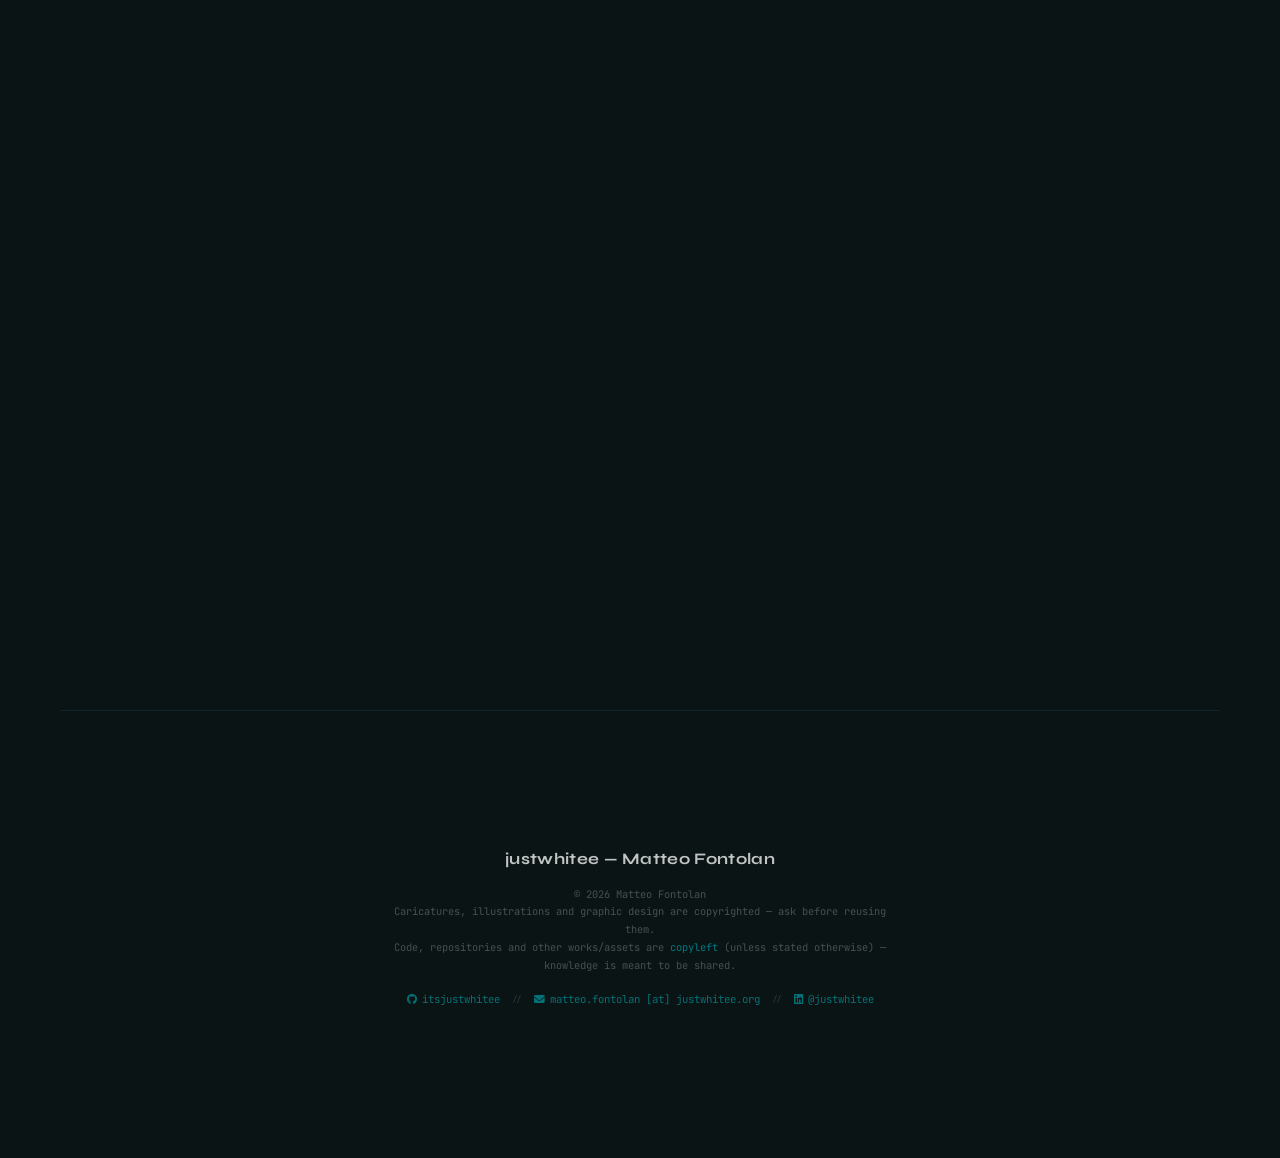
==== commit 8b82a360: "refactor: :art: Improv code strucutre and modularity. Improve header style and HashCrackerz animatio" ====
--- a/bento/index.html
+++ b/bento/index.html
@@ -9,7 +9,7 @@
     <link rel="preconnect" href="https://fonts.googleapis.com">
     <link href="https://fonts.googleapis.com/css2?family=JetBrains+Mono:wght@400;700&family=Syne:wght@700;800&display=swap" rel="stylesheet">
 
-    <title>Bento | Matteo Fontolan — justwhitee</title>
+    <title>Bento | Matteo Fontolan - justwhitee</title>
     <meta name="description" content="Explore Matteo Fontolan's (justwhitee) digital world through this bento page.">
     <meta name="keywords" content="Matteo Fontolan, justwhitee, computer, engineering, CUDA, AI, Robotics, University of Bologna, ingegneria, informatica, Università di Bologna, CV, Portfolio, Projects, Skills, Experience, Education, unibo, ing, ingegnere, bento">
     <link rel="canonical" href="https://justwhitee.org/bento/">
@@ -35,20 +35,12 @@
     <script src="../components.js"></script>
     <script src="../i18n.js"></script>
 
-    <style>
-        /* ── PARALLAX ORBS ─────────────────────────────────────────── */
-        .parallax-orb {
-            position: fixed; border-radius: 50%;
-            pointer-events: none; z-index: 0;
-            filter: blur(90px); will-change: transform;
-        }
-    </style>
 </head>
 <body data-page="bento">
 
     <!-- PARALLAX ORBS -->
-    <div id="orb1" class="parallax-orb" style="width:550px;height:550px;background:radial-gradient(circle,rgba(0,187,201,0.06) 0%,transparent 70%);top:-80px;right:-80px;"></div>
-    <div id="orb2" class="parallax-orb" style="width:420px;height:420px;background:radial-gradient(circle,rgba(9,79,79,0.1) 0%,transparent 70%);bottom:30%;left:-80px;"></div>
+    <div id="orb1" class="parallax-orb orb1"></div>
+    <div id="orb2" class="parallax-orb orb2"></div>
 
     <!-- NAV -->
     <nav id="site-nav" class="site-nav" data-active="bento"></nav>
@@ -73,21 +65,6 @@
 
     </div>
     <script src="script.js"></script>
-    <script>
-    // ── MOUSE PARALLAX ORBS ───────────────────────────────────────────────
-    const _orb1 = document.getElementById('orb1');
-    const _orb2 = document.getElementById('orb2');
-    let _ticking = false;
-    window.addEventListener('mousemove', e => {
-        if (_ticking) return; _ticking = true;
-        requestAnimationFrame(() => {
-            const x = e.clientX / window.innerWidth;
-            const y = e.clientY / window.innerHeight;
-            if (_orb1) _orb1.style.transform = `translate(${x * 30}px, ${y * 30}px)`;
-            if (_orb2) _orb2.style.transform = `translate(${-x * 20}px, ${-y * 20}px)`;
-            _ticking = false;
-        });
-    }, { passive: true });
-    </script>
+    <!-- Mouse parallax orbs — shared implementation lives in components.js -->
 </body>
 </html>
--- a/shared.css
+++ b/shared.css
@@ -13,9 +13,11 @@
     --text-body:     #f0feff;
     --accent:        #09868f;
     --accent-bright: #00bbc9;
+    --accent-rgb:        9,134,143;
+    --accent-bright-rgb: 0,187,201;
     --radius:        28px;
     --radius-sm:     18px;
-    --grid-dot:      rgba(9,134,143,0.04);
+    --grid-dot:      rgba(var(--accent-rgb),0.04);
 }
 
 /* ── RESET & BASE ───────────────────────────────────────────────────────── */
@@ -90,7 +92,7 @@
 .card-base {
     position: relative;
     border-radius: var(--radius);
-    border: 1px solid rgba(9,134,143,0.2);
+    border: 1px solid rgba(var(--accent-rgb),0.2);
     overflow: hidden; color: #fff; text-decoration: none;
     transition:
         transform 0.35s cubic-bezier(0.175,0.885,0.32,1.275),
@@ -99,8 +101,8 @@
 @media (hover: hover) and (pointer: fine) {
     .card-base:hover {
         transform: translateY(-5px) scale(1.02);
-        border-color: rgba(0,187,201,0.4);
-        box-shadow: 0 20px 50px rgba(0,0,0,0.5), 0 0 18px rgba(9,134,143,0.18);
+        border-color: rgba(var(--accent-bright-rgb),0.4);
+        box-shadow: 0 20px 50px rgba(0,0,0,0.5), 0 0 18px rgba(var(--accent-rgb),0.18);
         filter: brightness(1.07);
     }
     .card-base:hover::after { animation: shimmer 0.65s ease forwards; }
@@ -108,7 +110,7 @@
     .card-base:hover .card-slug { color: rgba(255,255,255,0.55); }
     .footer-logo:hover {
         opacity: 1;
-        filter: drop-shadow(0 2px 16px rgba(0,187,201,0.35));
+        filter: drop-shadow(0 2px 16px rgba(var(--accent-bright-rgb),0.35));
     }
     .footer-copy a:hover { color: var(--accent-bright); }
     .footer-links a:hover { color: var(--accent-bright); }
@@ -161,14 +163,14 @@
 /* ── SITE FOOTER ─────────────────────────────────────────────────────────── */
 .site-footer {
     margin-top: 64px; padding: 40px 0 32px;
-    border-top: 1px solid rgba(9,134,143,0.18);
+    border-top: 1px solid rgba(var(--accent-rgb),0.18);
     text-align: center;
 }
 .footer-inner { display: flex; flex-direction: column; align-items: center; gap: 18px; }
 .footer-logo {
     width: 72px; height: 72px; object-fit: contain;
     opacity: 0.75;
-    filter: drop-shadow(0 2px 8px rgba(0,187,201,0.15));
+    filter: drop-shadow(0 2px 8px rgba(var(--accent-bright-rgb),0.15));
     transition: opacity 0.3s ease, filter 0.3s ease;
 }
 .footer-name {
@@ -180,34 +182,51 @@
     font-size: 0.65rem; color: rgba(255,255,255,0.22);
     line-height: 1.7; max-width: 520px;
 }
-.footer-copy a { color: rgba(0,187,201,0.55); transition: color 0.2s ease; }
+.footer-copy a { color: rgba(var(--accent-bright-rgb),0.55); transition: color 0.2s ease; }
 .footer-links {
     display: flex; align-items: center;
     justify-content: center; gap: 12px; flex-wrap: wrap;
 }
 .footer-links a {
-    font-size: 0.67rem; color: rgba(0,187,201,0.5);
+    font-size: 0.67rem; color: rgba(var(--accent-bright-rgb),0.5);
     transition: color 0.2s ease;
     display: flex; align-items: center; gap: 5px;
 }
 .footer-sep { font-size: 0.55rem; color: rgba(255,255,255,0.12); }
 .footer-back {
-    font-size: 0.65rem; color: rgba(0,187,201,0.5);
+    font-size: 0.65rem; color: rgba(var(--accent-bright-rgb),0.5);
     display: inline-flex; align-items: center; gap: 6px;
     transition: color 0.2s ease;
 }
 
 /* ── NAV BAR ─────────────────────────────────────────────────────────────── */
+/* The blur/tint lives on ::before, extended past the nav's own height and
+   faded out with a mask — so it trails off gradually into the page instead
+   of cutting off at a hard edge. Cheap: same single blur as before, the
+   mask is just an alpha gradient on top of it. */
 .site-nav {
     position: fixed; top: 0; left: 0; right: 0;
     z-index: 100;
     display: flex; align-items: center; justify-content: space-between;
     padding: 0 32px; height: 58px;
+}
+.site-nav::before {
+    content: '';
+    position: absolute;
+    top: 0; left: 0; right: 0; bottom: -90px;
     background: rgba(11,20,20,0.82);
     backdrop-filter: blur(14px);
     -webkit-backdrop-filter: blur(14px);
-    border-bottom: 1px solid rgba(9,134,143,0.12);
-    transition: background 0.3s ease;
+    -webkit-mask-image: linear-gradient(to bottom,
+        #000 0%, #000 15%,
+        rgba(0,0,0,0.7) 40%, rgba(0,0,0,0.35) 65%,
+        rgba(0,0,0,0.08) 85%, transparent 100%);
+    mask-image: linear-gradient(to bottom,
+        #000 0%, #000 15%,
+        rgba(0,0,0,0.7) 40%, rgba(0,0,0,0.35) 65%,
+        rgba(0,0,0,0.08) 85%, transparent 100%);
+    pointer-events: none;
+    z-index: -1;
 }
 .nav-logo {
     display: flex; align-items: center; gap: 10px;
@@ -241,11 +260,16 @@
     font-size: 0.72rem; font-weight: 700;
     font-family: 'JetBrains Mono', monospace;
     cursor: pointer; border: none; text-decoration: none;
-    transition: filter 0.2s ease, transform 0.2s ease;
+    /* Full list lives here so variants (.btn-primary/.btn-ghost/page-specific ones)
+       never need to redeclare it just to add a background/border-color/box-shadow hover */
+    transition: background 0.2s ease, border-color 0.2s ease, box-shadow 0.2s ease,
+                filter 0.2s ease, transform 0.2s ease;
 }
 
 .btn-primary { background: var(--accent-bright); color: #0b1414; }
+.btn-primary:hover { box-shadow: 0 0 8px rgba(var(--accent-bright-rgb),0.2); }
 .btn-ghost   { background: rgba(255,255,255,0.12); color: #fff; border: 1px solid rgba(255,255,255,0.22); }
+.btn-ghost:hover { background: rgba(255,255,255,0.22); border-color: rgba(255,255,255,0.45); box-shadow: 0 0 8px rgba(255,255,255,0.12); }
 
 /* ── FOCUS ACCESSIBILITY ─────────────────────────────────────────────────── */
 :focus-visible {
@@ -253,6 +277,11 @@
     outline-offset: 3px;
     border-radius: 4px;
 }
+
+/* ── PARALLAX ORBS ───────────────────────────────────────────────────────── */
+.parallax-orb { position: fixed; border-radius: 50%; pointer-events: none; z-index: 0; filter: blur(90px); will-change: transform; }
+.orb1 { width: 550px; height: 550px; background: radial-gradient(circle, rgba(var(--accent-bright-rgb),0.06) 0%, transparent 70%); top: -80px; right: -80px; }
+.orb2 { width: 420px; height: 420px; background: radial-gradient(circle, rgba(9,79,79,0.1) 0%, transparent 70%); bottom: 30%; left: -80px; }
 
 /* ── SCROLL REVEAL ───────────────────────────────────────────────────────── */
 .reveal {
--- a/bento/style.css
+++ b/bento/style.css
@@ -1,15 +1,5 @@
-/* ── VARIABLES ──────────────────────────────────────────────────────────── */
-:root {
-    --bg-color: #0b1414;
-    --card-bg: #094f4f;
-    --text-white: #ffffff;
-    --accent-bright: #00bbc9;
-    --radius: 28px;
-    --text-bio: #bdd6d7;
-    --text-body: #f0feff;
-}
-
 /* ── BASE ────────────────────────────────────────────────────────────────── */
+/* All design tokens (--bg-color, --card-bg, --accent-bright, --radius, etc.) come from shared.css */
 * { box-sizing: border-box; margin: 0; padding: 0; }
 
 body {
@@ -25,8 +15,8 @@
     content: '';
     position: fixed; inset: 0;
     background-image:
-        linear-gradient(rgba(9,134,143,0.04) 1px, transparent 1px),
-        linear-gradient(90deg, rgba(9,134,143,0.04) 1px, transparent 1px);
+        linear-gradient(rgba(var(--accent-rgb),0.04) 1px, transparent 1px),
+        linear-gradient(90deg, rgba(var(--accent-rgb),0.04) 1px, transparent 1px);
     background-size: 40px 40px;
     pointer-events: none; z-index: 0;
 }
@@ -79,7 +69,7 @@
     color: #fff;
     text-decoration: none;
     display: flex;
-    border: 1px solid rgba(9,134,143,0.2);
+    border: 1px solid rgba(var(--accent-rgb),0.2);
     transition: transform 0.35s cubic-bezier(0.175,0.885,0.32,1.275),
                 box-shadow 0.35s ease, border-color 0.35s ease, filter 0.35s ease,
                 opacity 0.7s ease; /* needed so reveal transition plays correctly */
@@ -87,8 +77,8 @@
 @media (hover: hover) and (pointer: fine) {
     .card:hover {
         transform: translateY(-5px) scale(1.025);
-        border-color: rgba(0,187,201,0.4);
-        box-shadow: 0 20px 50px rgba(0,0,0,0.5), 0 0 18px rgba(9,134,143,0.18);
+        border-color: rgba(var(--accent-bright-rgb),0.4);
+        box-shadow: 0 20px 50px rgba(0,0,0,0.5), 0 0 18px rgba(var(--accent-rgb),0.18);
         filter: brightness(1.07);
     }
     .card:not(.transparent):hover::after { animation: shimmer 0.65s ease forwards; }
@@ -99,7 +89,7 @@
     .gh-bar:hover { background: rgba(90,170,255,0.85); }
     .footer-logo:hover {
         opacity: 1;
-        filter: drop-shadow(0 2px 16px rgba(0,187,201,0.35));
+        filter: drop-shadow(0 2px 16px rgba(var(--accent-bright-rgb),0.35));
     }
     .footer-copy a:hover { color: var(--accent-bright); }
     .footer-links a:hover { color: var(--accent-bright); }
@@ -229,13 +219,13 @@
 
 .gh-avatar {
     width: 52px; height: 52px; border-radius: 50%;
-    border: 2px solid rgba(0,187,201,0.45);
+    border: 2px solid rgba(var(--accent-bright-rgb),0.45);
     flex-shrink: 0;
 }
 
 .gh-user-info { display: flex; flex-direction: column; gap: 2px; min-width: 0; }
 .gh-name     { font-family: 'Syne', sans-serif; font-size: 1rem; font-weight: 700; color: #fff; white-space: nowrap; overflow: hidden; text-overflow: ellipsis; }
-.gh-handle   { font-size: 0.7rem; color: rgba(0,187,201,0.85); }
+.gh-handle   { font-size: 0.7rem; color: rgba(var(--accent-bright-rgb),0.85); }
 .gh-location { font-size: 0.65rem; color: rgba(255,255,255,0.38); margin-top: 1px; }
 .gh-location i { margin-right: 3px; }
 .gh-bio      { font-size: 0.65rem; color: rgba(255,255,255,0.5); margin-top: 3px; line-height: 1.4; display: -webkit-box; -webkit-line-clamp: 2; -webkit-box-orient: vertical; overflow: hidden; }
@@ -247,9 +237,9 @@
 }
 .gh-stat {
     display: flex; flex-direction: column; align-items: center;
-    background: rgba(0,187,201,0.06);
+    background: rgba(var(--accent-bright-rgb),0.06);
     border-radius: 10px; padding: 6px 4px;
-    border: 1px solid rgba(0,187,201,0.12);
+    border: 1px solid rgba(var(--accent-bright-rgb),0.12);
 }
 .gh-stat-val { font-family: 'Syne', sans-serif; font-size: 0.92rem; font-weight: 700; color: var(--accent-bright); }
 .gh-stat-lbl { font-size: 0.54rem; color: rgba(255,255,255,0.38); margin-top: 1px; text-align: center; line-height: 1.3; }
@@ -353,7 +343,7 @@
 .site-footer {
     margin-top: 64px;
     padding: 40px 0 32px;
-    border-top: 1px solid rgba(9,134,143,0.18);
+    border-top: 1px solid rgba(var(--accent-rgb),0.18);
     text-align: center;
 }
 
@@ -369,7 +359,7 @@
     height: 80px;
     object-fit: contain;
     opacity: 0.8;
-    filter: drop-shadow(0 2px 8px rgba(0,187,201,0.15));
+    filter: drop-shadow(0 2px 8px rgba(var(--accent-bright-rgb),0.15));
     transition: opacity 0.3s ease, filter 0.3s ease;
 }
 
@@ -389,7 +379,7 @@
 }
 
 .footer-copy a {
-    color: rgba(0,187,201,0.6);
+    color: rgba(var(--accent-bright-rgb),0.6);
     text-decoration: none;
     transition: color 0.2s ease;
 }
@@ -404,7 +394,7 @@
 
 .footer-links a {
     font-size: 0.67rem;
-    color: rgba(0,187,201,0.55);
+    color: rgba(var(--accent-bright-rgb),0.55);
     text-decoration: none;
     transition: color 0.2s ease;
     display: flex;
@@ -415,4 +405,4 @@
 .footer-sep {
     font-size: 0.55rem;
     color: rgba(255,255,255,0.15);
-}
+}
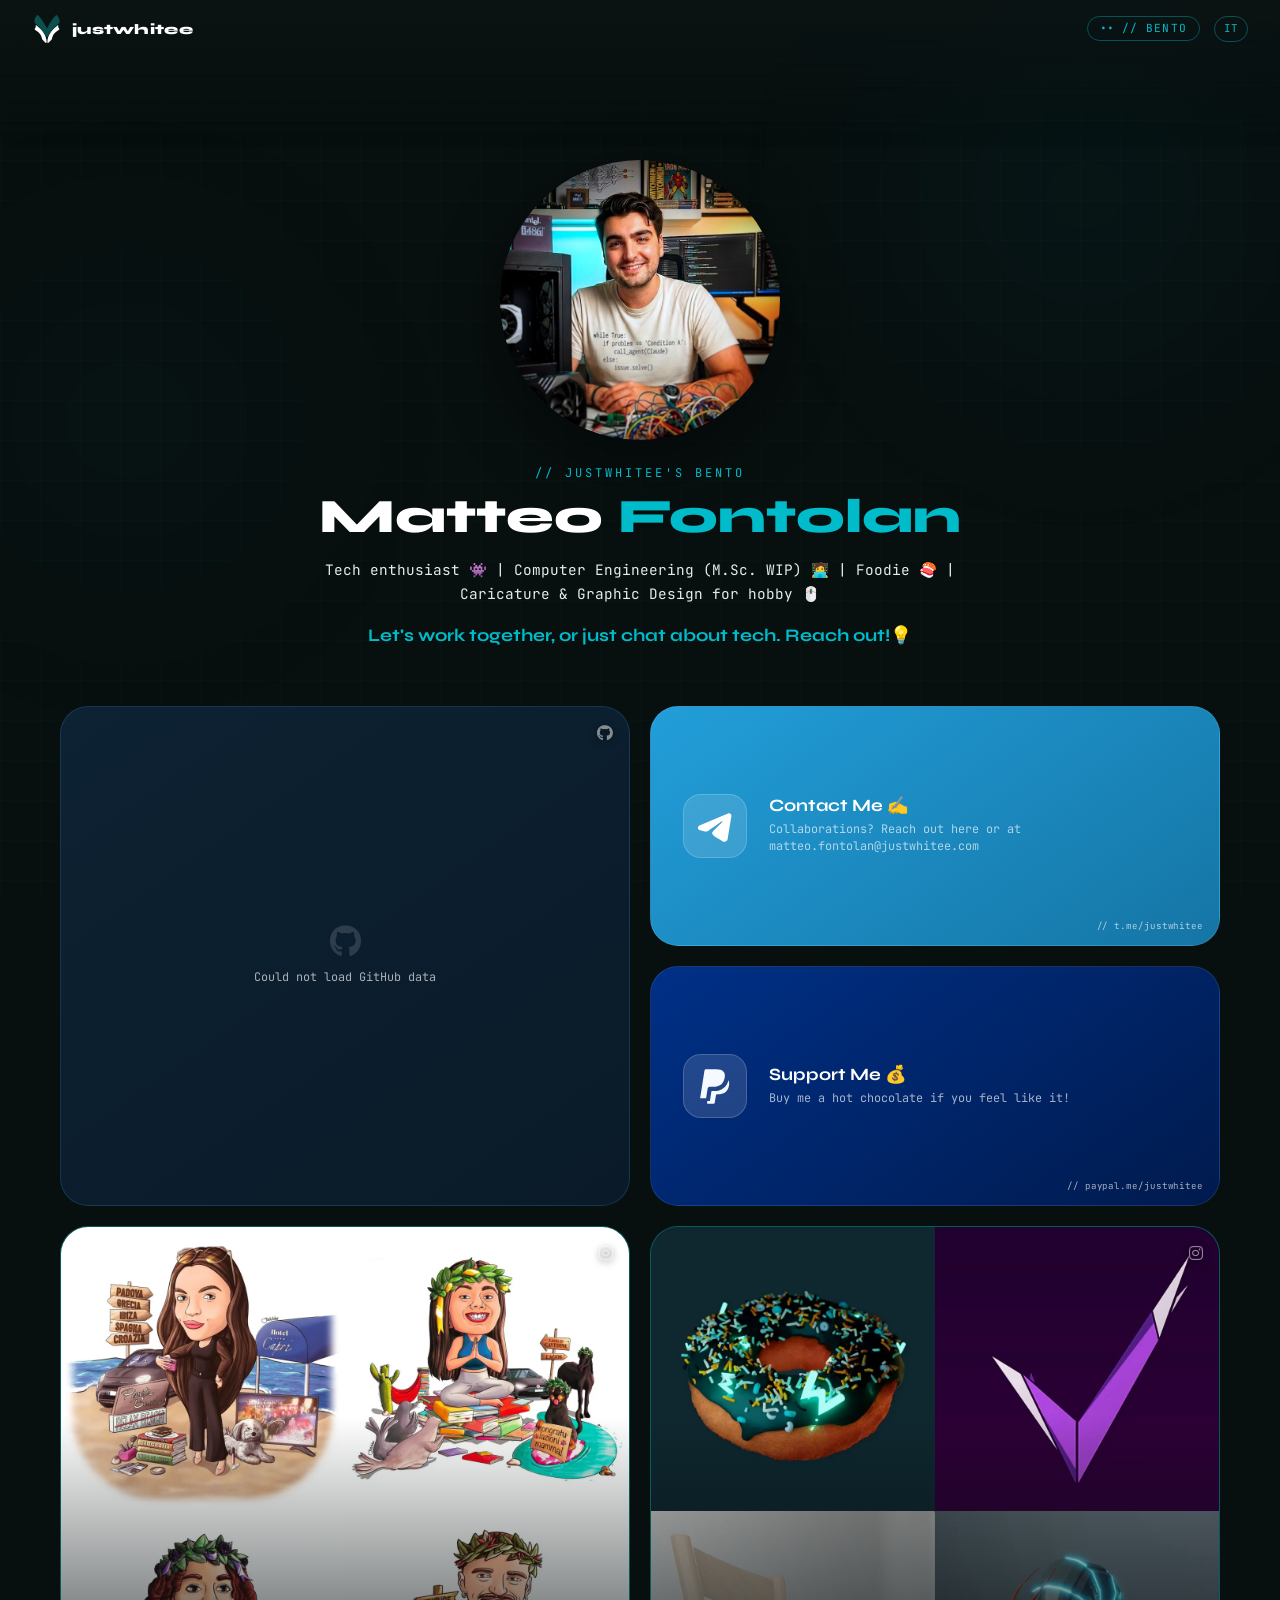
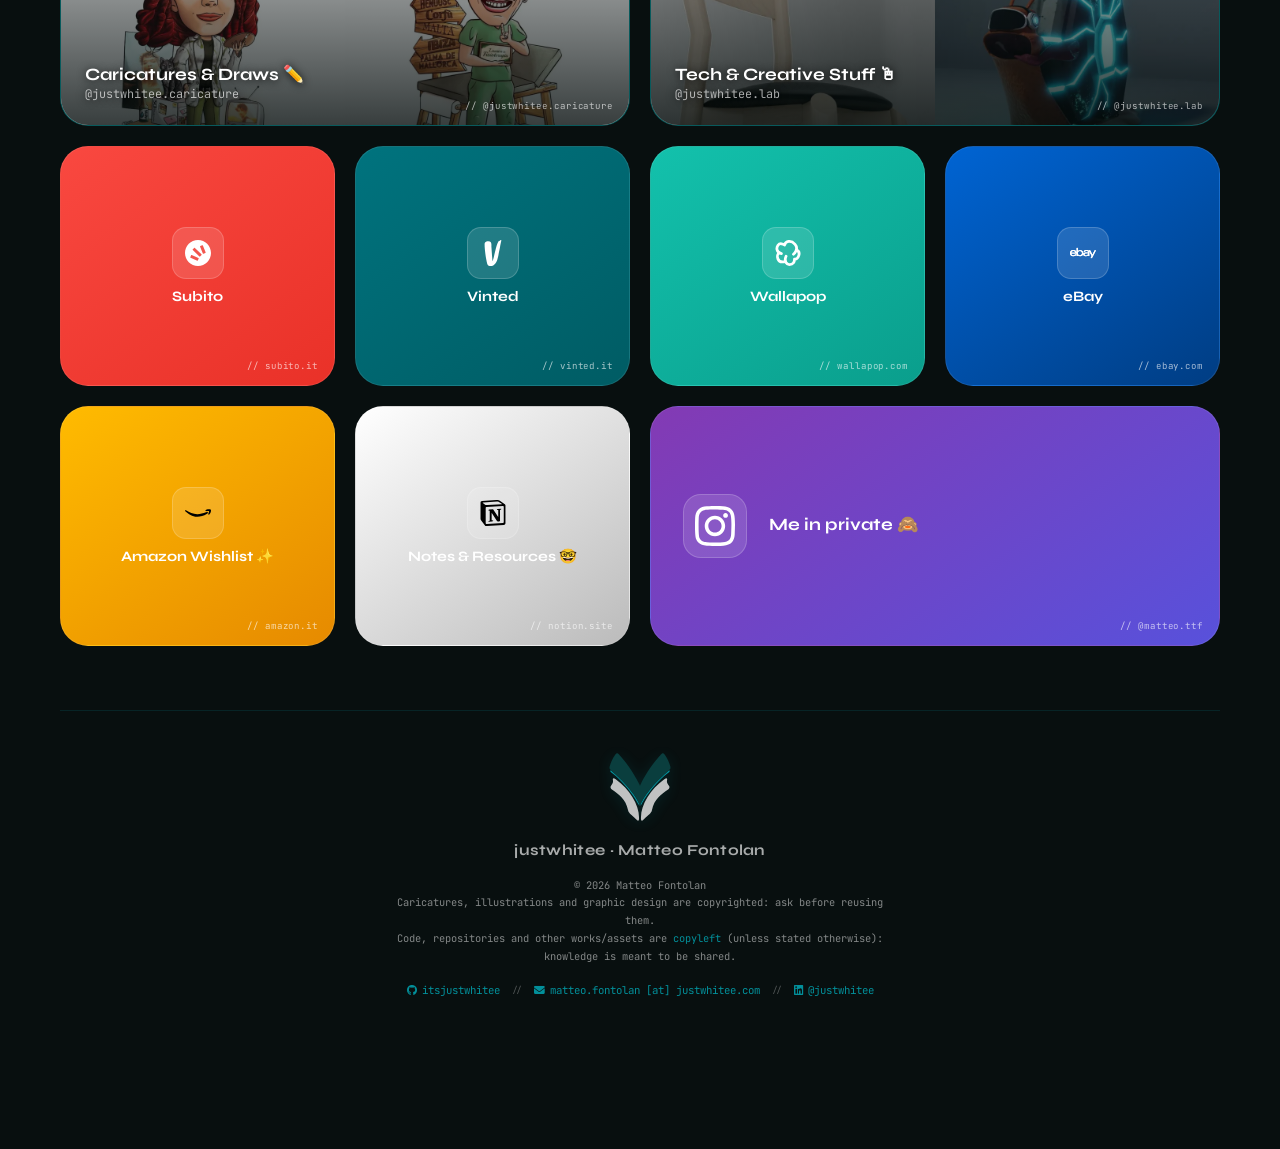
==== commit 70c8aec0: "fix(seo): :globe_with_meridians: Migrate domain from justwhitee.org to justwhitee.com Updates CNAME," ====
--- a/bento/index.html
+++ b/bento/index.html
@@ -1,32 +1,19 @@
 <!DOCTYPE html>
 <html lang="en">
 <head>
+    <!-- SHARED-HEAD:START -->
     <meta charset="UTF-8">
     <meta name="viewport" content="width=device-width, initial-scale=1.0">
+
     <link rel="stylesheet" href="../shared.css">
-    <link rel="stylesheet" href="style.css">
     <link rel="stylesheet" href="https://cdnjs.cloudflare.com/ajax/libs/font-awesome/6.5.1/css/all.min.css">
     <link rel="preconnect" href="https://fonts.googleapis.com">
     <link href="https://fonts.googleapis.com/css2?family=JetBrains+Mono:wght@400;700&family=Syne:wght@700;800&display=swap" rel="stylesheet">
-
-    <title>Bento | Matteo Fontolan - justwhitee</title>
-    <meta name="description" content="Explore Matteo Fontolan's (justwhitee) digital world through this bento page.">
-    <meta name="keywords" content="Matteo Fontolan, justwhitee, computer, engineering, CUDA, AI, Robotics, University of Bologna, ingegneria, informatica, Università di Bologna, CV, Portfolio, Projects, Skills, Experience, Education, unibo, ing, ingegnere, bento">
-    <link rel="canonical" href="https://justwhitee.org/bento/">
 
     <link rel="icon" type="image/png" href="/assets/favicon.png">
     <link rel="icon" type="image/svg+xml" href="/assets/logo.svg">
     <link rel="shortcut icon" href="/favicon.ico" type="image/x-icon">
     <link rel="apple-touch-icon" sizes="180x180" href="/assets/favicon.png">
-
-    <meta property="og:type" content="website">
-    <meta property="og:url" content="https://justwhitee.org/bento/">
-    <meta property="og:title" content="justwhitee's Bento | Matteo Fontolan">
-    <meta property="og:description" content="Explore Matteo Fontolan's (justwhitee) digital world through this bento page.">
-    <meta property="og:image" content="https://justwhitee.org/assets/og-image.jpg">
-
-    <meta name="twitter:card" content="summary_large_image">
-    <meta name="twitter:image" content="https://justwhitee.org/assets/og-image.jpg">
 
     <link rel="manifest" href="/manifest.json">
     <meta name="theme-color" content="#00bbc9">
@@ -34,6 +21,22 @@
     <!-- i18n must load before DOMContentLoaded fires -->
     <script src="../components.js"></script>
     <script src="../i18n.js"></script>
+    <!-- SHARED-HEAD:END -->
+    <link rel="stylesheet" href="style.css">
+
+    <title>Bento | Matteo Fontolan - justwhitee</title>
+    <meta name="description" content="Explore Matteo Fontolan's (justwhitee) digital world through this bento page.">
+    <meta name="keywords" content="Matteo Fontolan, justwhitee, computer, engineering, CUDA, AI, Robotics, University of Bologna, ingegneria, informatica, Università di Bologna, CV, Portfolio, Projects, Skills, Experience, Education, unibo, ing, ingegnere, bento">
+    <link rel="canonical" href="https://justwhitee.com/bento/">
+
+    <meta property="og:type" content="website">
+    <meta property="og:url" content="https://justwhitee.com/bento/">
+    <meta property="og:title" content="justwhitee's Bento | Matteo Fontolan">
+    <meta property="og:description" content="Explore Matteo Fontolan's (justwhitee) digital world through this bento page.">
+    <meta property="og:image" content="https://justwhitee.com/assets/og-image.jpg">
+
+    <meta name="twitter:card" content="summary_large_image">
+    <meta name="twitter:image" content="https://justwhitee.com/assets/og-image.jpg">
 
 </head>
 <body data-page="bento">
--- a/shared.css
+++ b/shared.css
@@ -5,11 +5,11 @@
 
 /* ── VARIABLES ──────────────────────────────────────────────────────────── */
 :root {
-    --bg-color:      #0b1414;
+    --bg-color:      #080f0f;
     --card-bg:       #094f4f;
     --text-white:    #ffffff;
     --text-muted:    rgba(255,255,255,0.55);
-    --text-bio:      #bdd6d7;
+    --text-bio:      #e5ebeb;
     --text-body:     #f0feff;
     --accent:        #09868f;
     --accent-bright: #00bbc9;
@@ -17,8 +17,29 @@
     --accent-bright-rgb: 0,187,201;
     --radius:        28px;
     --radius-sm:     18px;
-    --grid-dot:      rgba(var(--accent-rgb),0.04);
-}
+    --grid-dot:      rgba(var(--accent-rgb),0.03);
+}
+
+/* ── BREAKPOINT SCALE ───────────────────────────────────────────────────────
+   CSS custom properties can't be used inside @media conditions, so this is a
+   convention, not an enforced token — but every `max-width` in the project
+   should be one of these two tiers, not a one-off value:
+
+     Nav chrome (site-nav, section-nav dots, footer link wrap):
+       768px — tablet: shrink logo/link sizing
+       480px — phone:  shrink further, stack footer links
+
+     Content layout (grids, section padding, type scale):
+       900px — tablet: collapse multi-column grids to single column
+       600px — phone:  tighten section padding, gaps, font sizes
+       400px — small phone: one more pass on hero/title sizing
+
+   Nav collapses earlier (768/480) than content reflows (900/600/400) because
+   the nav bar runs out of horizontal room before the page grid does — that's
+   intentional, not drift. See shared.css's own nav rules and index.html's
+   #section-nav rules for the nav tier; index.html/bento/style.css/cv for the
+   content tier.
+   ═══════════════════════════════════════════════════════════════════════════ */
 
 /* ── RESET & BASE ───────────────────────────────────────────────────────── */
 *, *::before, *::after { box-sizing: border-box; margin: 0; padding: 0; }
@@ -39,6 +60,47 @@
     background-size: 40px 40px;
     pointer-events: none; z-index: 0;
 }
+/* ── REDUCED MOTION ─────────────────────────────────────────────────────── */
+/* Neutralizes CSS animations/transitions site-wide for users who've asked
+   the OS to reduce motion. JS-driven continuous motion (parallax orbs, the
+   fan spin loop, crumb particles, the giant logo scroll parallax) checks
+   window.prefersReducedMotion (set in components.js) and opts out the same way. */
+@media (prefers-reduced-motion: reduce) {
+    html { scroll-behavior: auto; }
+    *, *::before, *::after {
+        animation-duration: 0.01ms !important;
+        animation-iteration-count: 1 !important;
+        transition-duration: 0.01ms !important;
+    }
+}
+
+/* ── PAGE TRANSITIONS ───────────────────────────────────────────────────── */
+/* Hand-rolled fade between pages (components.js toggles these classes) — not
+   the native CSS View Transitions API, which caused real hangs on this site's
+   cross-document navigations when tried. .pt-loading is added to <html>
+   before <body> even exists, so the very first paint is already hidden; no
+   flash of the page at full opacity before the fade-in takes over.
+
+   Deliberately opacity-only. A clip-path iris-wipe was tried (see git history)
+   and looked great, but broke click-through on position:fixed descendants
+   (.site-nav) once the page was scrolled - the nav rendered in the correct
+   spot but stopped receiving clicks, because clip-path's clip region is fixed
+   to body's own (document-height-tall) coordinate space while fixed elements
+   stay pinned to the viewport, so the two drift apart as soon as you scroll.
+   transform/filter have the same category of problem (they create a new
+   containing block for fixed descendants outright). Fixing this properly
+   needs the fixed chrome (nav, orbs, hero logo, egg windows) moved outside
+   whatever element gets the fancier effect - not done here to avoid shipping
+   a broken nav in the meantime. */
+/* Entrance (pt-loading removed) decelerates in - Material's "standard
+   decelerate" curve - so arrival reads as a settle, not a snap. Exit
+   (pt-leaving added) accelerates out on its own shorter transition so the
+   click still feels instant, not sluggish; components.js's setTimeout before
+   navigating must match this duration (160ms). */
+body { opacity: 1; transition: opacity 0.26s cubic-bezier(0, 0, 0.2, 1); }
+html.pt-loading body { opacity: 0; transition: none; }
+html.pt-leaving body { opacity: 0; transition: opacity 0.16s cubic-bezier(0.4, 0, 1, 1); }
+
 .container {
     max-width: 1200px;
     margin: 0 auto;
@@ -102,12 +164,11 @@
     .card-base:hover {
         transform: translateY(-5px) scale(1.02);
         border-color: rgba(var(--accent-bright-rgb),0.4);
-        box-shadow: 0 20px 50px rgba(0,0,0,0.5), 0 0 18px rgba(var(--accent-rgb),0.18);
+        box-shadow: 0 20px 50px rgba(0,0,0,0.5), 0 0 28px rgba(var(--accent-bright-rgb),0.3);
         filter: brightness(1.07);
     }
-    .card-base:hover::after { animation: shimmer 0.65s ease forwards; }
     .card-base:hover .card-corner-icon { color: rgba(255,255,255,0.9); }
-    .card-base:hover .card-slug { color: rgba(255,255,255,0.55); }
+    .card-base:hover .card-slug { color: rgba(255,255,255,0.85); }
     .footer-logo:hover {
         opacity: 1;
         filter: drop-shadow(0 2px 16px rgba(var(--accent-bright-rgb),0.35));
@@ -115,7 +176,6 @@
     .footer-copy a:hover { color: var(--accent-bright); }
     .footer-links a:hover { color: var(--accent-bright); }
     .footer-back:hover { color: var(--accent-bright); }
-    .nav-links a:hover { color: var(--accent-bright); }
     .card-base:hover .icon-wrap,
     .action-card:hover .icon-wrap {
         transform: scale(1.1);
@@ -123,15 +183,6 @@
     }
     .btn-pill:hover { filter: brightness(1.15); transform: scale(1.04); }
 }
-.card-base::after {
-    content: ''; position: absolute; inset: 0; border-radius: var(--radius);
-    background: linear-gradient(115deg,
-        transparent 0%, rgba(255,255,255,0.04) 40%,
-        rgba(255,255,255,0.09) 50%, rgba(255,255,255,0.04) 60%, transparent 100%);
-    opacity: 0; transform: translateX(-100%);
-    pointer-events: none; z-index: 20;
-}
-
 /* ── CORNER ICON ─────────────────────────────────────────────────────────── */
 .card-corner-icon {
     position: absolute; top: 16px; right: 16px; z-index: 10;
@@ -140,10 +191,15 @@
 }
 
 /* ── CARD SLUG ───────────────────────────────────────────────────────────── */
+/* 0.65 clears 4.5:1 against both --card-bg and the plain --bg-color (measured
+   4.96:1 / 8.37:1) - was 0.22, under 2:1 against either. Doesn't fully solve
+   contrast on bento's light-background brand cards (Amazon yellow, Notion
+   white) since white text can't win there at any alpha - those would need a
+   per-card slug color, not attempted here. */
 .card-slug {
     position: absolute; bottom: 13px; right: 16px;
     font-size: 0.57rem; letter-spacing: 0.1em;
-    color: rgba(255,255,255,0.22);
+    color: rgba(255,255,255,0.65);
     font-family: 'JetBrains Mono', monospace;
     z-index: 5; pointer-events: none; transition: color 0.3s ease;
 }
@@ -154,11 +210,6 @@
     to   { opacity: 1; transform: translateY(0); }
 }
 .fade-up { animation: fadeUp 0.5s ease both; }
-@keyframes shimmer {
-    0%   { opacity: 0; transform: translateX(-100%); }
-    20%  { opacity: 1; }
-    100% { opacity: 0; transform: translateX(100%); }
-}
 
 /* ── SITE FOOTER ─────────────────────────────────────────────────────────── */
 .site-footer {
@@ -178,21 +229,25 @@
     font-size: 0.95rem; font-weight: 700;
     color: rgba(255,255,255,0.65); letter-spacing: 0.02em;
 }
+/* Alpha values below are picked to clear WCAG AA's 4.5:1 contrast minimum for
+   small text against --bg-color (#080f0f) - this is real copyright/contact
+   text and link labels, not decorative. Was 0.22/0.55/0.5, all measured under
+   3:1 against the actual background. */
 .footer-copy {
-    font-size: 0.65rem; color: rgba(255,255,255,0.22);
+    font-size: 0.65rem; color: rgba(255,255,255,0.5);
     line-height: 1.7; max-width: 520px;
 }
-.footer-copy a { color: rgba(var(--accent-bright-rgb),0.55); transition: color 0.2s ease; }
+.footer-copy a { color: rgba(var(--accent-bright-rgb),0.75); transition: color 0.2s ease; }
 .footer-links {
     display: flex; align-items: center;
     justify-content: center; gap: 12px; flex-wrap: wrap;
 }
 .footer-links a {
-    font-size: 0.67rem; color: rgba(var(--accent-bright-rgb),0.5);
+    font-size: 0.67rem; color: rgba(var(--accent-bright-rgb),0.75);
     transition: color 0.2s ease;
     display: flex; align-items: center; gap: 5px;
 }
-.footer-sep { font-size: 0.55rem; color: rgba(255,255,255,0.12); }
+.footer-sep { font-size: 0.55rem; color: rgba(255,255,255,0.3); }
 .footer-back {
     font-size: 0.65rem; color: rgba(var(--accent-bright-rgb),0.5);
     display: inline-flex; align-items: center; gap: 6px;
@@ -236,13 +291,251 @@
 }
 .nav-logo img { width: 30px; height: 30px; object-fit: contain; }
 .nav-logo span { color: var(--accent-bright); }
-.nav-links { display: flex; align-items: center; gap: 24px; list-style: none; }
+
+/* ── EASTER EGGS ─────────────────────────────────────────────────────────── */
+/* Retro-OS-style windows for the fun-fact easter egg (footer logo / profile
+   photo clicks) — deliberately kitschy/skeuomorphic, in contrast with the
+   rest of the site, since that contrast is the joke. Beveled 3D border via
+   mismatched border-color sides, classic titlebar + close button. */
+.egg-window {
+    position: fixed;
+    width: 250px;
+    background: #16262a;
+    border: 2px solid;
+    border-color: rgba(255,255,255,0.35) rgba(0,0,0,0.65) rgba(0,0,0,0.65) rgba(255,255,255,0.35);
+    box-shadow: 2px 2px 0 rgba(0,0,0,0.6), 5px 5px 16px rgba(0,0,0,0.45);
+    font-family: 'JetBrains Mono', monospace;
+    z-index: 10000;
+    user-select: none;
+}
+.egg-window-titlebar {
+    display: flex; align-items: center; justify-content: space-between; gap: 8px;
+    background: linear-gradient(90deg, var(--accent), var(--accent-bright));
+    color: #06110f;
+    font-size: 0.6rem; font-weight: 800; letter-spacing: 0.04em; text-transform: uppercase;
+    padding: 4px 5px 4px 8px;
+    cursor: move;
+}
+.egg-window-close {
+    flex-shrink: 0; width: 16px; height: 16px;
+    background: #d8d4cc;
+    border: 1px solid;
+    border-color: #fff #3a3a3a #3a3a3a #fff;
+    font-family: 'JetBrains Mono', monospace;
+    font-size: 11px; line-height: 1; font-weight: 800;
+    color: #111;
+    cursor: pointer;
+    display: flex; align-items: center; justify-content: center;
+    padding: 0;
+}
+.egg-window-close:hover { background: #ff5f56; color: #fff; }
+.egg-window-body {
+    padding: 12px 12px 14px;
+    font-size: 0.68rem; line-height: 1.55;
+    color: var(--text-body);
+}
+.egg-window-trap-btn {
+    width: 100%;
+    background: var(--accent-bright);
+    color: #06110f;
+    border: 1px solid;
+    border-color: rgba(255,255,255,0.5) rgba(0,0,0,0.4) rgba(0,0,0,0.4) rgba(255,255,255,0.5);
+    font-family: 'JetBrains Mono', monospace;
+    font-size: 0.66rem; font-weight: 700;
+    padding: 8px 10px;
+    cursor: pointer;
+}
+.egg-window-trap-btn:hover { filter: brightness(1.1); }
+
+/* ── TETRIS EASTER EGG ─────────────────────────────────────────────────────
+   Reuses the .egg-window chrome above; this just widens it and adds the
+   game-specific bits (canvas, stats row, mobile touch controls). */
+.tetris-window { min-width: 200px; max-width: calc(100vw - 16px); max-height: calc(100vh - 16px); overflow: auto; } /* actual width/height set inline at spawn time, sized to the viewport */
+.tetris-body { display: flex; flex-direction: column; align-items: center; gap: 8px; }
+.tetris-canvas { background: #0a0f0f; border: 1px solid rgba(255,255,255,0.15); display: block; cursor: pointer; }
+.tetris-stats {
+    display: flex; justify-content: space-between; width: 100%;
+    font-size: 0.56rem; color: var(--text-muted); text-align: center;
+    line-height: 1.6; text-transform: uppercase; letter-spacing: 0.04em;
+}
+.tetris-stats b { display: block; color: var(--accent-bright); font-size: 0.78rem; }
+.tetris-hint { font-size: 0.52rem; color: var(--text-muted); text-align: center; line-height: 1.5; }
+.tetris-gameover { color: #ff6b6b; font-weight: 800; font-size: 0.66rem; text-align: center; }
+.tetris-controls { display: none; gap: 6px; width: 100%; }
+.tetris-btn {
+    flex: 1; background: rgba(255,255,255,0.1); color: var(--text-body);
+    border: 1px solid rgba(255,255,255,0.2); border-radius: 6px;
+    font-size: 0.9rem; padding: 6px 0; cursor: pointer;
+}
+.tetris-btn:active { background: rgba(255,255,255,0.22); }
+/* Touch devices have no keyboard for controls, so show the on-screen d-pad only there */
+@media (pointer: coarse) {
+    .tetris-controls { display: flex; }
+}
+
+/* ── SCROLL-PAST-THE-END HINT ─────────────────────────────────────────────
+   Fixed progress bar + label, shown while the visitor keeps scrolling down
+   after already hitting the bottom of the page (see initScrollPastEnd). */
+.scroll-push-hint {
+    position: fixed; left: 0; right: 0; bottom: 0; height: 3px;
+    background: rgba(255,255,255,0.06); z-index: 9999; pointer-events: none;
+}
+.scroll-push-hint-fill {
+    height: 100%; width: 0%; background: var(--accent-bright);
+    box-shadow: 0 0 8px rgba(var(--accent-bright-rgb),0.6);
+}
+.scroll-push-label {
+    position: fixed; left: 50%; bottom: 10px; transform: translateX(-50%);
+    font-family: 'JetBrains Mono', monospace; font-size: 0.6rem; letter-spacing: 0.08em;
+    color: var(--accent-bright); text-transform: uppercase;
+    opacity: 0; transition: opacity 0.2s ease;
+    pointer-events: none; z-index: 9999;
+}
+.scroll-push-label.show { opacity: 0.85; }
+
+.konami-toast {
+    position: fixed; top: 76px; right: 24px;
+    max-width: min(320px, calc(100vw - 48px));
+    transform: translateY(-16px);
+    background: rgba(11,20,20,0.95);
+    border: 1px solid rgba(var(--accent-bright-rgb),0.5);
+    color: var(--text-body);
+    font-family: 'JetBrains Mono', monospace; font-size: 0.78rem;
+    padding: 12px 20px; border-radius: 999px;
+    box-shadow: 0 10px 30px rgba(0,0,0,0.5), 0 0 24px rgba(var(--accent-bright-rgb),0.25);
+    opacity: 0;
+    transition: opacity 0.4s ease, transform 0.4s ease;
+    z-index: 9999; pointer-events: none;
+}
+.konami-toast.show { transform: translateY(0); opacity: 1; }
+
+body.konami-active::after {
+    content: '';
+    position: fixed; inset: 0; z-index: 9998; pointer-events: none;
+    background: radial-gradient(circle at 50% 50%, rgba(var(--accent-bright-rgb),0.14), transparent 70%);
+    animation: konamiGlow 2.6s ease-out forwards;
+}
+@keyframes konamiGlow {
+    0%   { opacity: 0; }
+    15%  { opacity: 1; }
+    100% { opacity: 0; }
+}
+/* ── NAV DROPDOWN ────────────────────────────────────────────────────────── */
+/* .nav-controls (the language toggle) is always pinned to the top with a
+   fixed-height inner box, so its position can never move. .nav-crumb-menu
+   is ALSO always pinned to the top (align-self: flex-start, constant in
+   both open/closed — switching alignment modes between the two states was
+   tried and rejected: align-self isn't animatable, so it jumped instantly
+   the moment .open was toggled). Its own margin-top is a fixed offset
+   computed from the row's real height (padding 6px top/bottom + ~11px line
+   height + 2px border ≈ 25px) to fake centering in the 58px bar without
+   ever recalculating — so growing taller on open only ever grows downward,
+   from the same fixed starting point, with nothing to jump. */
+.nav-right {
+    display: flex; align-items: flex-start; gap: 14px;
+    align-self: flex-start; min-height: 58px;
+}
+.nav-controls {
+    display: flex; align-items: center;
+    align-self: flex-start;
+    height: 58px;
+}
+
+/* One box that holds both the "•• // page" row and, once opened, the
+   sibling-pages list below it — a normal in-flow child, not a floating
+   overlay, so the border grows around both parts. Label hides while open
+   (current page is already highlighted in the list via .active). */
+.nav-crumb-menu {
+    display: flex; flex-direction: column;
+    align-self: flex-start;
+    margin-top: 16px; /* (58px bar - ~25px row) / 2, see comment above */
+    background: none;
+    border: 1px solid rgba(var(--accent-bright-rgb),0.38);
+    border-radius: 999px; /* pill while closed; .open below relaxes this for the taller list */
+    transition: background 0.2s ease, border-color 0.2s ease,
+                border-radius 0.3s cubic-bezier(0.4, 0, 0.2, 1); /* same duration+curve as .nav-links' max-height below, so they read as one motion */
+}
+.nav-crumb-row { display: flex; align-items: center; gap: 7px; padding: 6px 12px; }
+.nav-crumb-trigger {
+    background: none; border: none; padding: 0; margin: 0;
+    cursor: pointer; color: var(--accent-bright);
+    font-family: 'JetBrains Mono', monospace;
+    font-size: 0.7rem; letter-spacing: 0.05em; line-height: 1;
+    transition: opacity 0.2s ease;
+}
+.nav-crumb-current {
+    font-family: 'JetBrains Mono', monospace;
+    font-size: 0.7rem; letter-spacing: 0.1em; text-transform: uppercase;
+    line-height: 1; /* no explicit value here meant the browser's default line-height
+        (taller than the font's actual glyph height) was setting the row's real
+        height, since .nav-crumb-row centers this against .nav-crumb-trigger's
+        own line-height:1 — the row was only ever as short as its TALLER child */
+    color: var(--accent-bright);
+}
+.nav-crumb-menu.open {
+    background: rgba(11,20,20,0.97);
+    border-color: rgba(var(--accent-bright-rgb),0.5);
+    border-radius: 10px; /* clearly less round than the closed pill (not just 16px, too close to how a ~34px-tall 999px pill actually renders to read as a change) */
+    box-shadow: 0 16px 40px rgba(0,0,0,0.5);
+}
+.nav-crumb-menu.open .nav-crumb-current { display: none; }
+
+/* Height AND width both animate to their exact real size via the CSS
+   grid "0fr → 1fr" trick, instead of guessing a fixed max-height/max-width
+   to transition toward — a guessed max noticeably bigger than the real
+   content (e.g. 320px for a ~166px-tall 5-item list) makes the box finish
+   growing well before the declared duration ends, so the motion reads as
+   an abrupt snap rather than a smooth animation. .nav-links-collapse is
+   the actual animated grid; .nav-links (the <ul> inside it) just needs
+   min-height/min-width: 0 so the grid track can genuinely reach 0fr.
+   visibility flips (with a matching transition-delay) so the links leave
+   the tab order/AT tree only once fully collapsed, not while merely
+   invisible mid-close. */
+.nav-links-collapse {
+    display: none; /* JS (wireNavDropdown) sets this to grid right before opening and back to
+        none after the close transition ends — belt-and-suspenders should grid-template-rows/
+        columns:0fr ever fail to fully collapse; see components.js */
+    grid-template-rows: 0fr; grid-template-columns: 0fr;
+    min-height: 0; min-width: 0; overflow: hidden; /* flex items default to min-height/width:auto
+        (their content's own minimum size), which overrides grid-template-rows/columns:0fr from
+        actually collapsing this — it's a flex item of .nav-crumb-menu, same trap as .nav-links */
+    visibility: hidden;
+    transition: grid-template-rows 0.3s cubic-bezier(0.4, 0, 0.2, 1),
+                grid-template-columns 0.3s cubic-bezier(0.4, 0, 0.2, 1),
+                visibility 0s linear 0.3s;
+}
+.nav-crumb-menu.open .nav-links-collapse {
+    grid-template-rows: 1fr; grid-template-columns: 1fr;
+    visibility: visible;
+    transition: grid-template-rows 0.3s cubic-bezier(0.4, 0, 0.2, 1),
+                grid-template-columns 0.3s cubic-bezier(0.4, 0, 0.2, 1),
+                visibility 0s linear 0s;
+}
+.nav-links {
+    display: flex;
+    flex-direction: column; gap: 2px;
+    list-style: none;
+    min-height: 0; min-width: 0; overflow: hidden;
+    padding: 0 8px 8px;
+    opacity: 0;
+    transition: opacity 0.2s ease;
+}
+.nav-crumb-menu.open .nav-links {
+    opacity: 1;
+    transition: opacity 0.25s ease 0.05s;
+}
 .nav-links a {
-    font-size: 0.7rem; letter-spacing: 0.12em; text-transform: uppercase;
-    color: rgba(255,255,255,0.5); text-decoration: none;
-    transition: color 0.2s ease;
-}
-.nav-links a.active { color: var(--accent-bright); }
+    display: block;
+    padding: 8px 10px; border-radius: 8px;
+    font-size: 0.7rem; letter-spacing: 0.1em; text-transform: uppercase;
+    color: rgba(255,255,255,0.6); text-decoration: none;
+    transition: color 0.2s ease, background 0.2s ease;
+}
+.nav-links a.active { color: var(--accent-bright); background: rgba(var(--accent-bright-rgb),0.12); }
+@media (hover: hover) and (pointer: fine) {
+    .nav-crumb-trigger:hover { opacity: 0.6; }
+    .nav-links a:hover { color: var(--accent-bright); background: rgba(255,255,255,0.06); }
+}
 
 /* ── ICON WRAP ───────────────────────────────────────────────────────────── */
 .icon-wrap {
@@ -298,15 +591,20 @@
     .site-nav   { padding: 0 18px; height: 52px; }
     .nav-logo   { font-size: 0.82rem; gap: 8px; }
     .nav-logo img { width: 26px; height: 26px; }
-    .nav-links  { gap: 14px; }
-    .nav-links a { font-size: 0.62rem; letter-spacing: 0.07em; }
+    .nav-right     { min-height: 52px; }
+    .nav-controls  { height: 52px; }
+    .nav-crumb-menu     { margin-top: 13px; }
+    .nav-crumb-current { font-size: 0.62rem; letter-spacing: 0.07em; }
 }
 
 @media (max-width: 480px) {
     .site-nav   { padding: 0 14px; height: 48px; }
     .nav-logo   { font-size: 0.75rem; }
-    .nav-links  { gap: 8px; }
-    .nav-links a { font-size: 0.57rem; letter-spacing: 0.03em; }
+    .nav-right     { gap: 8px; min-height: 48px; }
+    .nav-controls  { height: 48px; }
+    .nav-crumb-menu     { margin-top: 13px; }
+    .nav-crumb-current { font-size: 0.58rem; letter-spacing: 0.03em; }
+    .nav-crumb-row      { padding: 4px 9px; gap: 5px; }
     /* Footer: stack links vertically on tiny screens */
     .footer-links { flex-direction: column; gap: 8px; }
     .footer-sep   { display: none; }
--- a/bento/style.css
+++ b/bento/style.css
@@ -11,15 +11,9 @@
     overflow-x: hidden;
 }
 
-body::before {
-    content: '';
-    position: fixed; inset: 0;
-    background-image:
-        linear-gradient(rgba(var(--accent-rgb),0.04) 1px, transparent 1px),
-        linear-gradient(90deg, rgba(var(--accent-rgb),0.04) 1px, transparent 1px);
-    background-size: 40px 40px;
-    pointer-events: none; z-index: 0;
-}
+/* body::before (the background dot-grid) comes from shared.css via --grid-dot -
+   this used to hardcode the same pattern independently, another instance of
+   the drift-prone duplication found elsewhere this session. */
 
 .container { max-width: 1200px; margin: 0 auto; position: relative; z-index: 1; }
 
@@ -78,14 +72,15 @@
     .card:hover {
         transform: translateY(-5px) scale(1.025);
         border-color: rgba(var(--accent-bright-rgb),0.4);
-        box-shadow: 0 20px 50px rgba(0,0,0,0.5), 0 0 18px rgba(var(--accent-rgb),0.18);
+        box-shadow: 0 20px 50px rgba(0,0,0,0.5),
+                    0 0 14px 1px rgba(var(--glow-rgb, var(--accent-bright-rgb)),0.65),
+                    0 0 4px rgba(var(--glow-rgb, var(--accent-bright-rgb)),0.8);
         filter: brightness(1.07);
     }
-    .card:not(.transparent):hover::after { animation: shimmer 0.65s ease forwards; }
     .card:hover .ig-photo { transform: scale(1.05); }
     .card:hover .solid-icon-wrap { transform: scale(1.1); background: rgba(255,255,255,0.2); }
     .card:hover .card-corner-icon { color: rgba(255,255,255,0.9); }
-    .card:hover .card-slug { color: rgba(255,255,255,0.58); }
+    .card:hover .card-slug { color: rgba(255,255,255,0.85); }
     .gh-bar:hover { background: rgba(90,170,255,0.85); }
     .footer-logo:hover {
         opacity: 1;
@@ -93,22 +88,6 @@
     }
     .footer-copy a:hover { color: var(--accent-bright); }
     .footer-links a:hover { color: var(--accent-bright); }
-}
-
-/* Shimmer — non-transparent cards only */
-.card:not(.transparent)::after {
-    content: '';
-    position: absolute; inset: 0; border-radius: var(--radius);
-    background: linear-gradient(115deg,
-        transparent 0%, rgba(255,255,255,0.04) 40%,
-        rgba(255,255,255,0.09) 50%, rgba(255,255,255,0.04) 60%, transparent 100%);
-    opacity: 0; transform: translateX(-100%);
-    pointer-events: none; z-index: 20;
-}
-@keyframes shimmer {
-    0%  { opacity: 0; transform: translateX(-100%); }
-    20% { opacity: 1; }
-    100%{ opacity: 0; transform: translateX(100%); }
 }
 
 /* ── INSTAGRAM GRID ──────────────────────────────────────────────────────── */
@@ -185,14 +164,9 @@
     transition: color 0.3s ease;
 }
 
-/* ── SLUG ────────────────────────────────────────────────────────────────── */
-.card-slug {
-    position: absolute; bottom: 13px; right: 16px;
-    font-size: 0.57rem; letter-spacing: 0.1em;
-    color: rgba(255,255,255,0.28);
-    font-family: 'JetBrains Mono', monospace;
-    z-index: 5; pointer-events: none; transition: color 0.3s ease;
-}
+/* .card-slug comes from shared.css (0.65 alpha, tuned for 4.5:1+ against both
+   --card-bg and --bg-color) - this used to redeclare it at 0.28, another
+   footer-style drift that also happened to fail contrast even worse. */
 
 /* ── GITHUB CUSTOM CARD ──────────────────────────────────────────────────── */
 .gh-loading, .gh-error {
@@ -340,69 +314,10 @@
 }
 
 /* ── SITE FOOTER ─────────────────────────────────────────────────────────── */
-.site-footer {
-    margin-top: 64px;
-    padding: 40px 0 32px;
-    border-top: 1px solid rgba(var(--accent-rgb),0.18);
-    text-align: center;
-}
-
-.footer-inner {
-    display: flex;
-    flex-direction: column;
-    align-items: center;
-    gap: 18px;
-}
-
-.footer-logo {
-    width: 80px;
-    height: 80px;
-    object-fit: contain;
-    opacity: 0.8;
-    filter: drop-shadow(0 2px 8px rgba(var(--accent-bright-rgb),0.15));
-    transition: opacity 0.3s ease, filter 0.3s ease;
-}
-
-.footer-name {
-    font-family: 'Syne', sans-serif;
-    font-size: 1rem;
-    font-weight: 700;
-    color: rgba(255,255,255,0.75);
-    letter-spacing: 0.02em;
-}
-
-.footer-copy {
-    font-size: 0.65rem;
-    color: rgba(255,255,255,0.25);
-    line-height: 1.7;
-    max-width: 520px;
-}
-
-.footer-copy a {
-    color: rgba(var(--accent-bright-rgb),0.6);
-    text-decoration: none;
-    transition: color 0.2s ease;
-}
-
-.footer-links {
-    display: flex;
-    align-items: center;
-    justify-content: center;
-    gap: 12px;
-    flex-wrap: wrap;
-}
-
-.footer-links a {
-    font-size: 0.67rem;
-    color: rgba(var(--accent-bright-rgb),0.55);
-    text-decoration: none;
-    transition: color 0.2s ease;
-    display: flex;
-    align-items: center;
-    gap: 5px;
-}
-
-.footer-sep {
-    font-size: 0.55rem;
-    color: rgba(255,255,255,0.15);
-}+/* .site-footer/.footer-inner/.footer-logo/.footer-name/.footer-copy/.footer-links/
+   .footer-sep all come from shared.css (loaded before this file) - this used to
+   redeclare all of them with slightly bumped-up values (bigger logo, brighter
+   text), making the bento footer silently render differently from every other
+   page for no documented reason. Removed so it just inherits like everywhere
+   else. The one genuine bento-specific override (.site-footer margin-top on
+   mobile) stays above in the ≤900px media query.
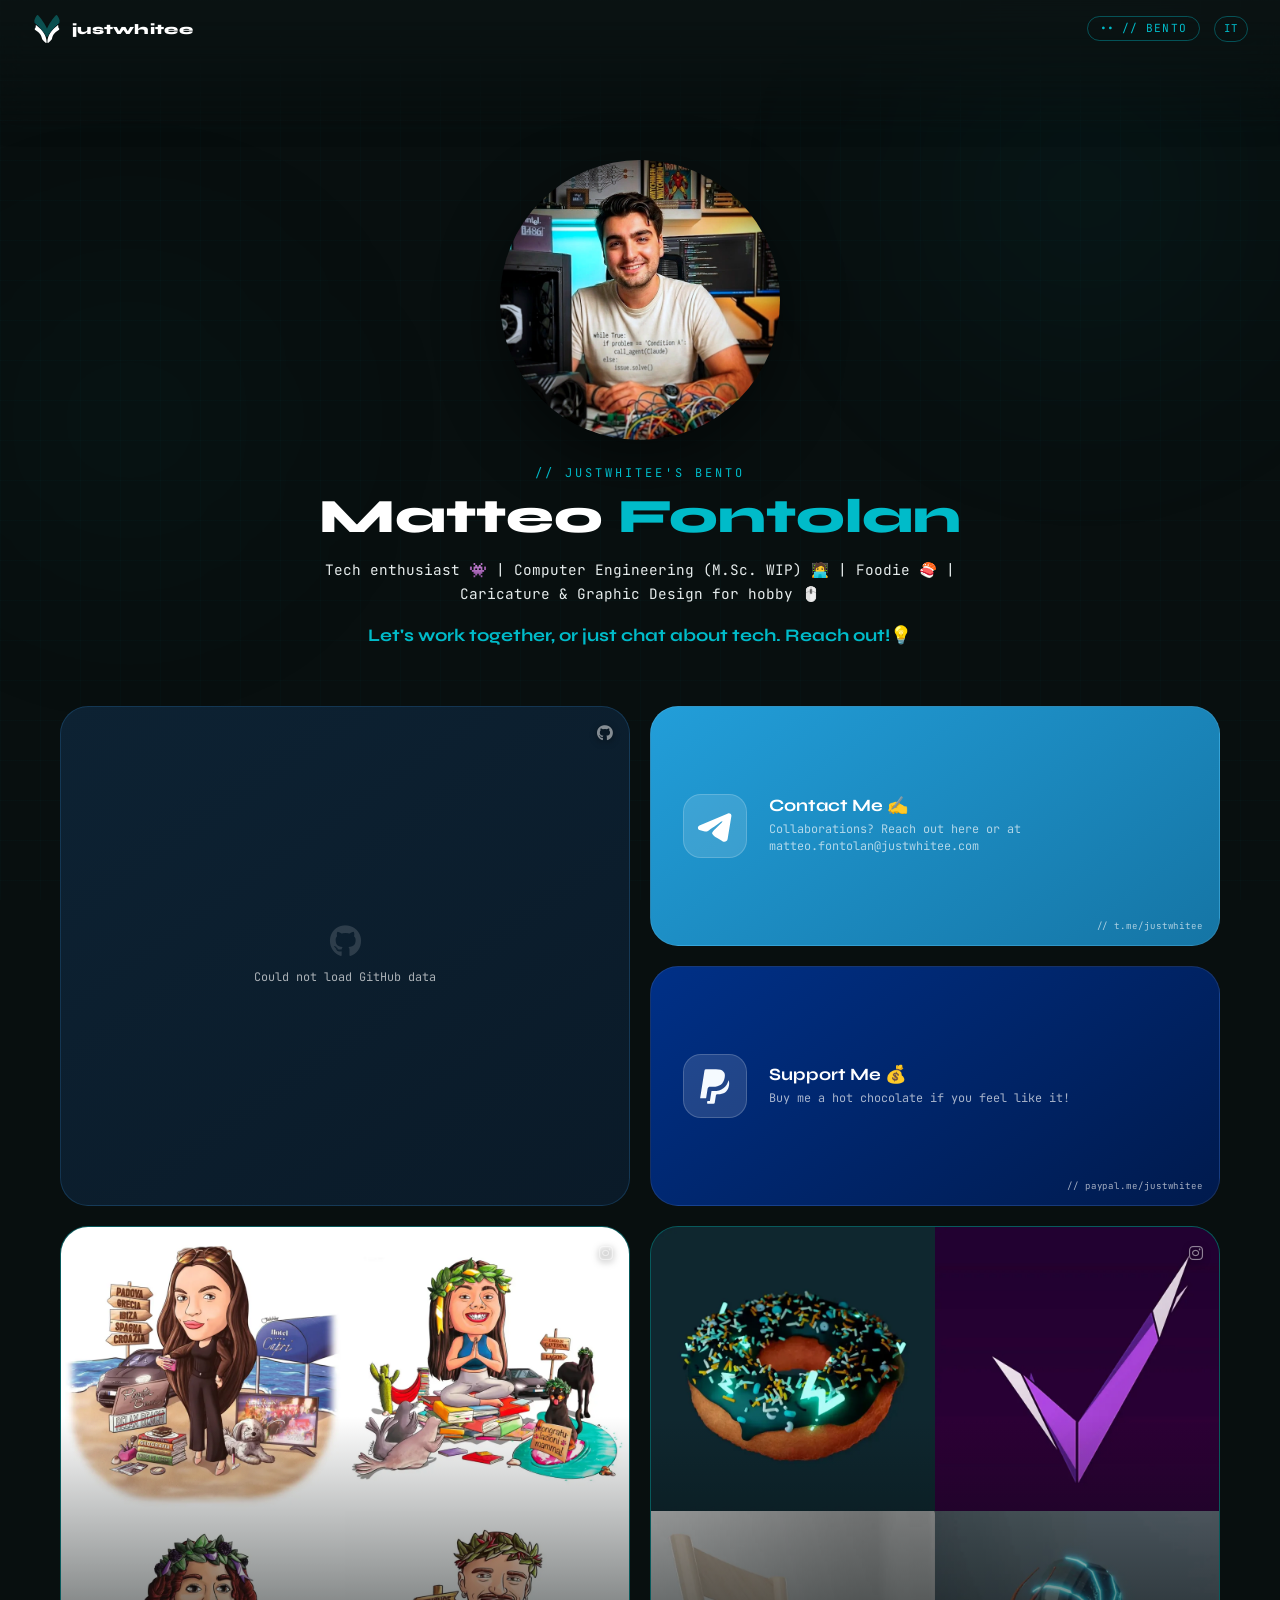
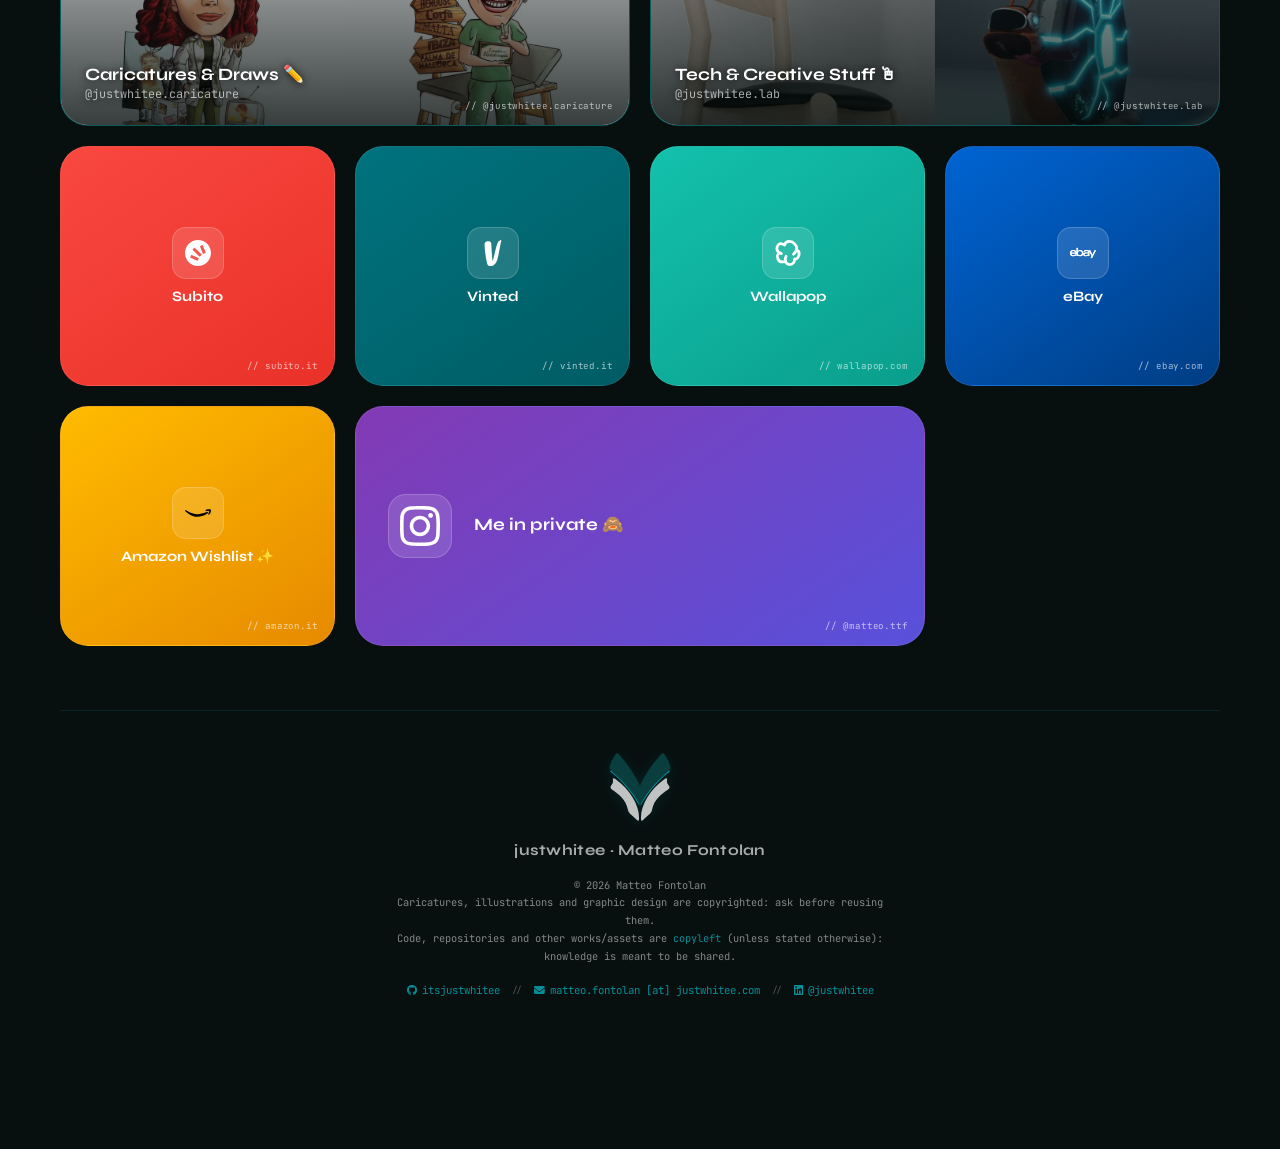
==== commit d2060221: "♿ feat(a11y): skip link, main landmark, decorative icons hidden, fixed-nav anchor offset ⚡ perf: pre" ====
--- a/bento/index.html
+++ b/bento/index.html
@@ -8,6 +8,7 @@
     <link rel="stylesheet" href="../shared.css">
     <link rel="stylesheet" href="https://cdnjs.cloudflare.com/ajax/libs/font-awesome/6.5.1/css/all.min.css">
     <link rel="preconnect" href="https://fonts.googleapis.com">
+    <link rel="preconnect" href="https://fonts.gstatic.com" crossorigin>
     <link href="https://fonts.googleapis.com/css2?family=JetBrains+Mono:wght@400;700&family=Syne:wght@700;800&display=swap" rel="stylesheet">
 
     <link rel="icon" type="image/png" href="/assets/favicon.png">
--- a/shared.css
+++ b/shared.css
@@ -193,9 +193,9 @@
 /* ── CARD SLUG ───────────────────────────────────────────────────────────── */
 /* 0.65 clears 4.5:1 against both --card-bg and the plain --bg-color (measured
    4.96:1 / 8.37:1) - was 0.22, under 2:1 against either. Doesn't fully solve
-   contrast on bento's light-background brand cards (Amazon yellow, Notion
-   white) since white text can't win there at any alpha - those would need a
-   per-card slug color, not attempted here. */
+   contrast on bento's light-background brand cards (Amazon yellow) since
+   white text can't win there at any alpha - those would need a per-card
+   slug color, not attempted here. */
 .card-slug {
     position: absolute; bottom: 13px; right: 16px;
     font-size: 0.57rem; letter-spacing: 0.1em;
@@ -564,6 +564,18 @@
 .btn-ghost   { background: rgba(255,255,255,0.12); color: #fff; border: 1px solid rgba(255,255,255,0.22); }
 .btn-ghost:hover { background: rgba(255,255,255,0.22); border-color: rgba(255,255,255,0.45); box-shadow: 0 0 8px rgba(255,255,255,0.12); }
 
+/* ── SKIP LINK, ANCHOR OFFSET, TEXT BALANCE, TOUCH ───────────────────────── */
+html { scroll-padding-top: 76px; } /* fixed nav must not cover a focused/anchored element */
+h1, h2, h3 { text-wrap: balance; }
+a, button { touch-action: manipulation; }
+.skip-link {
+    position: fixed; top: 8px; left: 8px; z-index: 300;
+    padding: 10px 16px; border-radius: 6px;
+    background: var(--accent-bright); color: #0b1414;
+    font-weight: 700; transform: translateY(-200%);
+}
+.skip-link:focus-visible { transform: translateY(0); }
+
 /* ── FOCUS ACCESSIBILITY ─────────────────────────────────────────────────── */
 :focus-visible {
     outline: 2px solid var(--accent-bright);
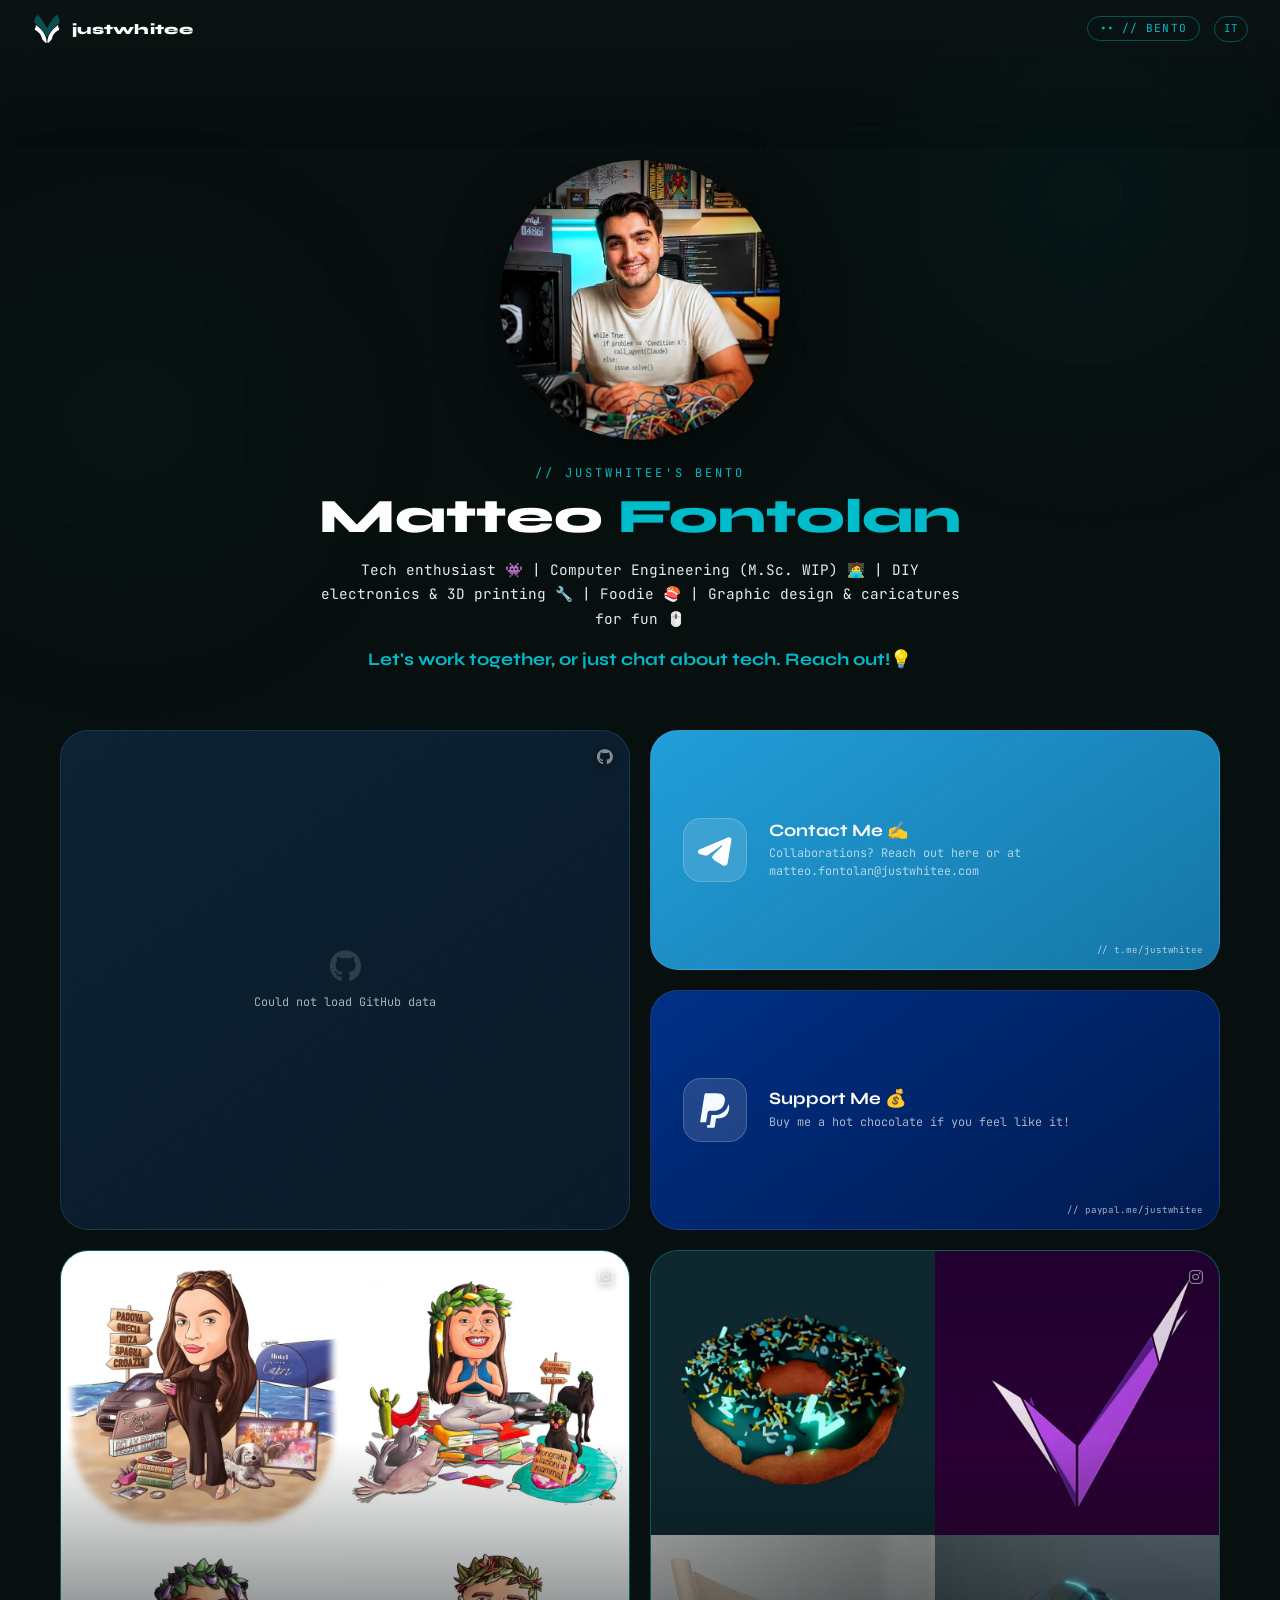
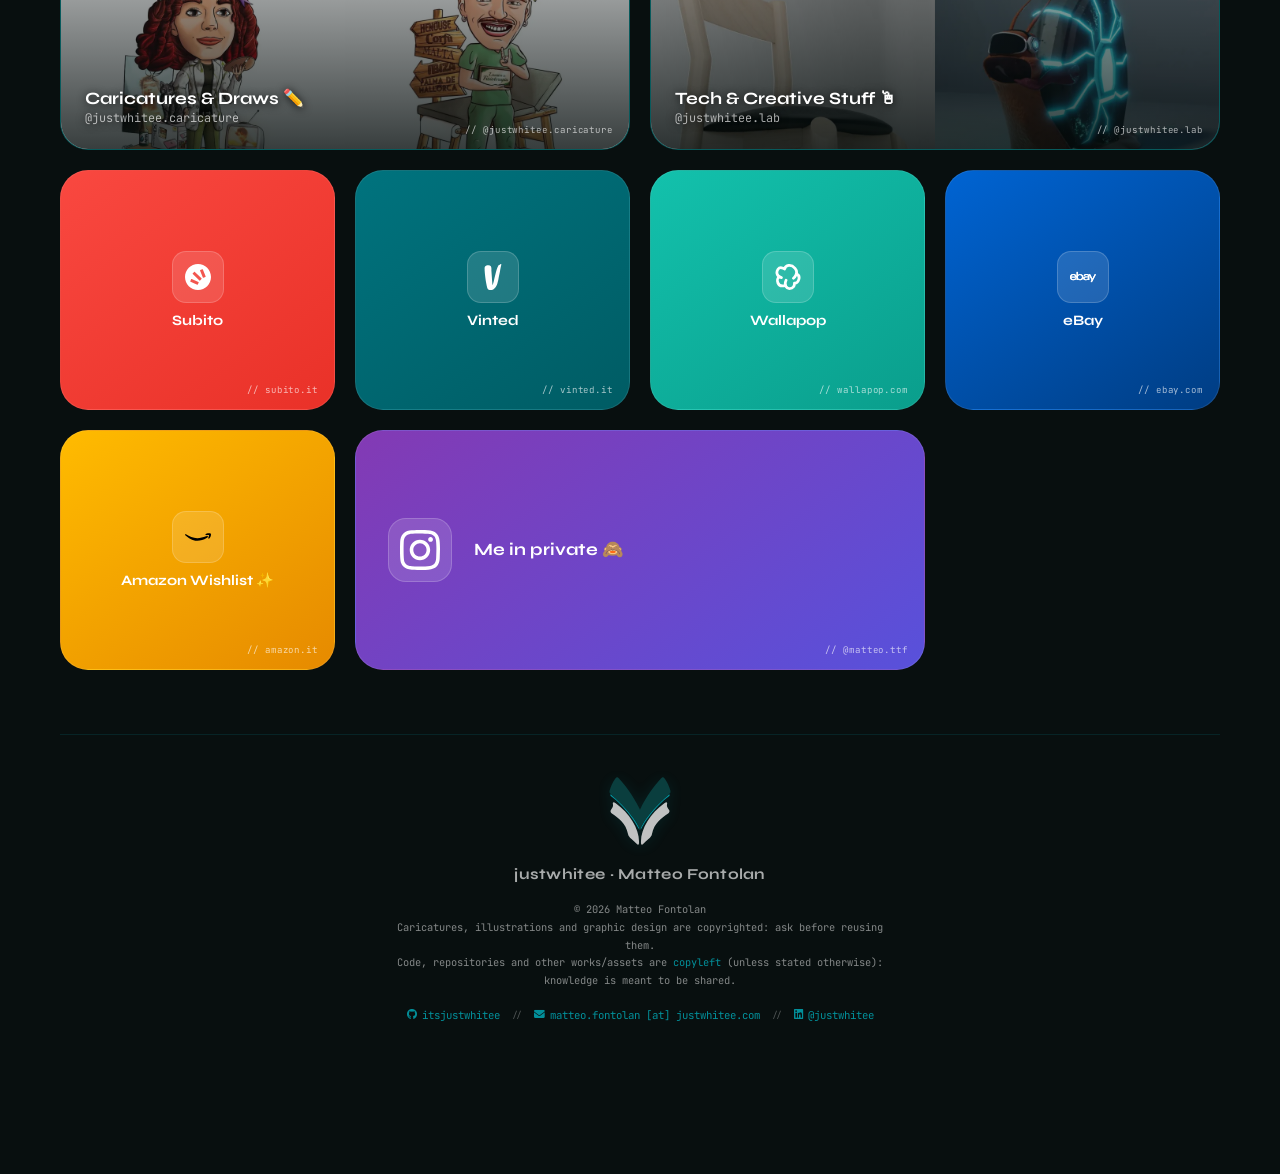
==== commit 15db0c04: "✨ feat(site): refresh home copy, projects and education; rename resources to toolbox - bento bio and" ====
--- a/bento/index.html
+++ b/bento/index.html
@@ -58,7 +58,7 @@
                style="opacity:0;animation:fadeUp 0.6s ease 0.25s forwards;">// justwhitee's bento</p>
             <h1 style="opacity:0;animation:fadeUp 0.7s ease 0.4s forwards;">Matteo <span>Fontolan</span></h1>
             <p class="bio" data-i18n-html="bento.bio"
-               style="opacity:0;animation:fadeUp 0.7s ease 0.55s forwards;">Tech enthusiast 👾 | Computer Engineering (M.Sc. WIP) 🧑‍💻 | Foodie 🍣 | Caricature &amp; Graphic Design for hobby 🖱️</p>
+               style="opacity:0;animation:fadeUp 0.7s ease 0.55s forwards;">Tech enthusiast 👾 | Computer Engineering (M.Sc. WIP) 🧑‍💻 | DIY electronics &amp; 3D printing 🔧 | Foodie 🍣 | Graphic design &amp; caricatures for fun 🖱️</p>
             <p class="cta" data-i18n="bento.cta"
                style="opacity:0;animation:fadeUp 0.7s ease 0.7s forwards;">So, how can I help you? 😁 Feel free to ask! 💡</p>
         </header>
--- a/shared.css
+++ b/shared.css
@@ -564,17 +564,10 @@
 .btn-ghost   { background: rgba(255,255,255,0.12); color: #fff; border: 1px solid rgba(255,255,255,0.22); }
 .btn-ghost:hover { background: rgba(255,255,255,0.22); border-color: rgba(255,255,255,0.45); box-shadow: 0 0 8px rgba(255,255,255,0.12); }
 
-/* ── SKIP LINK, ANCHOR OFFSET, TEXT BALANCE, TOUCH ───────────────────────── */
+/* ── ANCHOR OFFSET, TEXT BALANCE, TOUCH ───────────────────────── */
 html { scroll-padding-top: 76px; } /* fixed nav must not cover a focused/anchored element */
 h1, h2, h3 { text-wrap: balance; }
 a, button { touch-action: manipulation; }
-.skip-link {
-    position: fixed; top: 8px; left: 8px; z-index: 300;
-    padding: 10px 16px; border-radius: 6px;
-    background: var(--accent-bright); color: #0b1414;
-    font-weight: 700; transform: translateY(-200%);
-}
-.skip-link:focus-visible { transform: translateY(0); }
 
 /* ── FOCUS ACCESSIBILITY ─────────────────────────────────────────────────── */
 :focus-visible {
